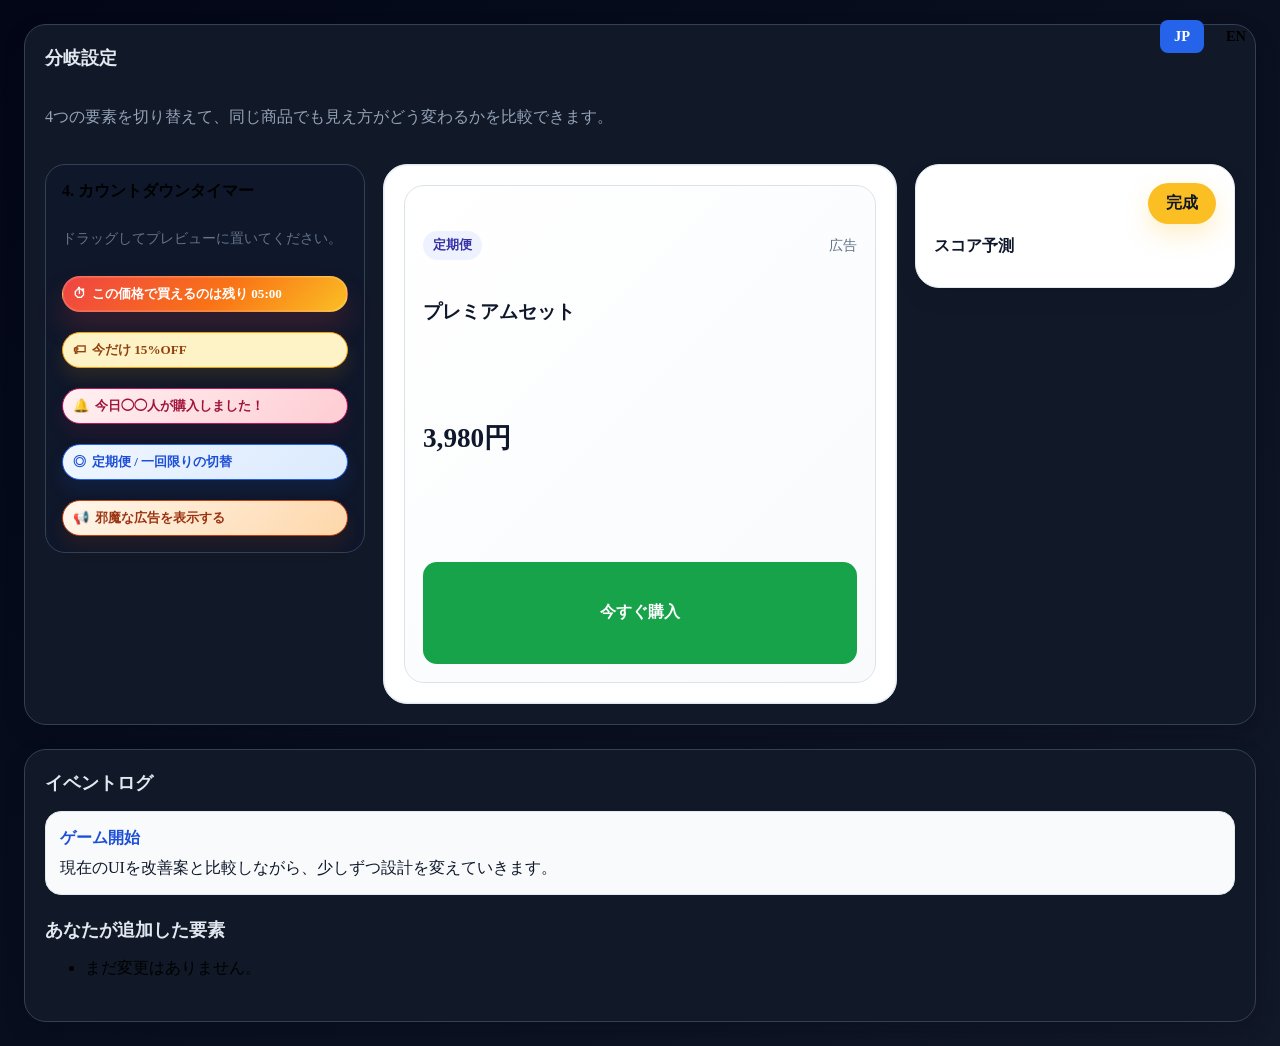
==== index.html @ 34d3cc16 "kakikae" ====
<!DOCTYPE html>
<html lang="ja">
<head>
  <meta charset="UTF-8" />
  <meta name="viewport" content="width=device-width, initial-scale=1.0" />
  <title>Dark Pattern Simulator</title>
  <link rel="stylesheet" href="./styles.css" />
</head>
<body>
  <div class="language-toggle">
    <button class="lang-btn active" data-lang="ja">JP</button>
    <button class="lang-btn" data-lang="en">EN</button>
  </div>
  <div class="branch-shell">
    <section class="panel branch-panel">
      <h2 data-text="sectionSettings">分岐設定</h2>
      <p class="section-note" data-text="sectionSettingsNote">4つの要素を切り替えて、同じ商品でも見え方がどう変わるかを比較できます。</p>
      <div class="branch-layout">
        <div class="branch-left">
          <div class="branch-card">
            <h3 data-text="timerLabel">4. カウントダウンタイマー / 15% オフ</h3>
            <p class="timer-drop-hint">ドラッグしてプレビューに置いてください。</p>
            <div id="timerDraggable" class="timer-drag-item timer-placement" data-kind="timer" draggable="true">
              <span>⏱</span>
              <span>この価格で買えるのは残り 05:00</span>
            </div>
            <div id="discountDraggable" class="timer-drag-item timer-placement" data-kind="discount" draggable="true">
              <span>🏷</span>
              <span>今だけ 15%OFF</span>
            </div>
            
            <div id="purchaseNoticeDraggable" class="timer-drag-item timer-placement" data-kind="purchaseNotice" draggable="true">
              <span>🔔</span>
              <span>今日◯◯人が購入しました！</span>
            </div>
            <div id="subscriptionSwitchDraggable" class="timer-drag-item timer-placement" data-kind="subscriptionSwitch" draggable="true">
              <span>◎</span>
              <span>定期便 / 一回限りの切替</span>
            </div>
            <div id="intrusiveAdDraggable" class="timer-drag-item timer-placement" data-kind="intrusiveAd" draggable="true">
              <span>📢</span>
              <span>邪魔な広告を表示する</span>
            </div>
          </div>
        </div>
        <div class="branch-center">
          <div class="branch-preview" id="branchPreview"></div>
        </div>
        <div class="branch-right">
          <div class="branch-score">
            <button type="button" class="finish-button" id="finishMetricsButton" data-text="finishMetrics">完成</button>
            <div class="branch-metrics-content" id="branchMetricsContent">
              <h3 data-text="predictionTitle">スコア予測</h3>
              <div class="branch-chart" id="branchChart"></div>
            </div>
          </div>
        </div>
      </div>
    </section>
  </div>

  <div class="main">
    <section class="panel">
      <div class="panel-sub">
        <h2 data-text="eventLog">イベントログ</h2>
        <div class="log-list" id="logContainer"></div>
      </div>
      <div class="panel-sub">
        <h2 data-text="appliedElements">あなたが追加した要素</h2>
        <ul id="appliedElements"></ul>
      </div>
    </section>
  </div>

  <div class="overlay hidden" id="abOverlay">
    <div class="modal-card" id="abCard"></div>
  </div>
  <div class="overlay hidden" id="messageOverlay">
    <div class="message-card" id="messageCard"></div>
  </div>
  <div class="overlay hidden" id="metricsOverlay">
    <div class="modal-card result-modal">
      <div class="metric-modal-head">
        <h3>Result</h3>
        <button type="button" class="button secondary" id="closeMetricsButton">閉じる</button>
      </div>
      <div id="metricsPopupContent"></div>
    </div>
  </div>

  <script src="./i18n.js"></script>
  <script src="./branch.js"></script>
  <script src="./game.js"></script>
</body>
</html>
---- styles.css ----
<style>
    :root {
      --bg: #0f172a;
      --panel: #111827;
      --border: #334155;
      --text: #f8fafc;
      --muted: #94a3b8;
      --accent: #64748b;
      --danger: #fb923c;
      --success: #cbd5e1;
      --warning: #fbbf24;
      --card: #111827;
      --shadow: 0 12px 30px rgba(2,6,23,0.35);
      font-family: Inter, ui-sans-serif, system-ui, sans-serif;
    }
    * {
      box-sizing: border-box;
    }
    body {
      margin: 0;
      min-height: 100vh;
      background: linear-gradient(135deg, #020617 0%, #111827 100%);
      color: var(--text);
    }
    button, .card {
      font: inherit;
    }
    .top-bar {
      display: none;
    }
    .stat-pill {
      background: var(--panel);
      border: 1px solid var(--border);
      border-radius: 14px;
      padding: 12px 14px;
      display: flex;
      flex-direction: column;
      gap: 4px;
      box-shadow: var(--shadow);
    }
    .stat-pill strong {
      font-size: 0.92rem;
      color: var(--muted);
      font-weight: 600;
    }
    .stat-pill .value {
      font-size: 1.15rem;
      font-weight: 700;
    }
    .main {
      display: grid;
      grid-template-columns: 1fr;
      gap: 18px;
      padding: 24px;
    }
    .branch-shell {
      padding: 24px 24px 0;
    }
    .branch-panel {
      display: grid;
      gap: 18px;
    }
    .branch-layout {
      display: grid;
      grid-template-columns: minmax(280px, 320px) minmax(0, 1fr) minmax(260px, 320px);
      gap: 18px;
      align-items: start;
    }
    .branch-left {
      display: grid;
      gap: 12px;
    }
    .branch-center {
      display: flex;
      justify-content: center;
    }
    .branch-right {
      display: grid;
      gap: 12px;
      align-content: start;
    }
    .branch-card {
      background: #0f172a;
      border: 1px solid #334155;
      border-radius: 20px;
      padding: 16px;
      display: grid;
      gap: 12px;
    }
    .branch-card h3 {
      margin: 0;
      font-size: 1rem;
    }
    .branch-options {
      display: flex;
      flex-wrap: wrap;
      gap: 8px;
    }
    .branch-option {
      border: 1px solid #334155;
      background: #111827;
      color: #e2e8f0;
      border-radius: 999px;
      padding: 8px 12px;
      font-weight: 700;
      cursor: pointer;
      transition: transform 0.2s ease, background 0.2s ease, border-color 0.2s ease;
    }
    .branch-option:hover {
      transform: translateY(-1px);
    }
    .branch-option.active {
      background: #2563eb;
      border-color: #2563eb;
      color: white;
    }
    .branch-preview {
      width: 100%;
      min-height: 60vh;
      max-width: 760px;
      background: #ffffff;
      border: 1px solid #e2e8f0;
      border-radius: 24px;
      padding: 20px;
      display: grid;
      gap: 14px;
      color: #0f172a;
      box-shadow: inset 0 0 0 1px rgba(148,163,184,0.12);
      overflow: auto;
    }
    .branch-preview.drag-over {
      border-color: #2563eb;
      box-shadow: 0 0 0 3px rgba(37,99,235,0.15);
    }
    .branch-preview-head {
      display: flex;
      justify-content: space-between;
      align-items: center;
      gap: 12px;
      flex-wrap: wrap;
    }
    .branch-preview-pill {
      display: inline-flex;
      align-items: center;
      border-radius: 999px;
      padding: 6px 10px;
      background: #eff6ff;
      color: #1d4ed8;
      font-size: 0.78rem;
      font-weight: 800;
      letter-spacing: 0.06em;
      text-transform: uppercase;
    }
    .branch-preview-card {
      position: relative;
      border: 1px solid #dbe3ea;
      border-radius: 20px;
      padding: 18px;
      display: grid;
      gap: 12px;
      background: linear-gradient(135deg, #ffffff 0%, #f8fafc 100%);
    }
    .branch-preview-card .preview-top {
      display: flex;
      justify-content: space-between;
      align-items: center;
      gap: 8px;
      flex-wrap: wrap;
    }
    .branch-preview-card .preview-tag {
      display: inline-flex;
      padding: 6px 10px;
      border-radius: 999px;
      background: #eef2ff;
      color: #3730a3;
      font-weight: 800;
      font-size: 0.8rem;
    }
    .branch-preview-card .preview-subtle {
      color: #64748b;
      font-size: 0.9rem;
    }
    .social-proof-popup {
      position: absolute;
      top: 14px;
      right: 14px;
      max-width: min(250px, calc(100% - 28px));
      background: linear-gradient(135deg, #fff7ed 0%, #fde68a 100%);
      border: 1px solid #f59e0b;
      border-radius: 16px;
      padding: 10px 12px;
      box-shadow: 0 18px 30px rgba(180, 83, 9, 0.18);
      display: grid;
      gap: 4px;
      z-index: 3;
      animation: social-proof-pop 2.8s ease-in-out infinite;
    }
    .social-proof-badge {
      display: inline-flex;
      width: fit-content;
      border-radius: 999px;
      padding: 3px 8px;
      background: #dc2626;
      color: white;
      font-size: 0.7rem;
      font-weight: 800;
      letter-spacing: 0.08em;
      text-transform: uppercase;
    }
    .social-proof-text {
      color: #7c2d12;
      font-size: 0.95rem;
      font-weight: 900;
      line-height: 1.2;
    }
    .social-proof-subtext {
      color: #92400e;
      font-size: 0.74rem;
      font-weight: 700;
      line-height: 1.3;
    }
    .intrusive-ad-banner {
      border: 1px solid #d97706;
      border-radius: 16px;
      padding: 12px 14px;
      background: linear-gradient(135deg, #fff7ed 0%, #fed7aa 100%);
      display: grid;
      gap: 4px;
      box-shadow: 0 14px 26px rgba(217, 119, 6, 0.16);
      position: relative;
      overflow: hidden;
    }
    .intrusive-ad-banner::after {
      content: '';
      position: absolute;
      top: -18px;
      right: -18px;
      width: 86px;
      height: 86px;
      border-radius: 50%;
      background: rgba(255,255,255,0.22);
      filter: blur(1px);
    }
    .intrusive-ad-label {
      display: inline-flex;
      width: fit-content;
      border-radius: 999px;
      padding: 4px 8px;
      background: #1d4ed8;
      color: #fff;
      font-size: 0.7rem;
      font-weight: 900;
      letter-spacing: 0.08em;
      text-transform: uppercase;
    }
    .intrusive-ad-copy {
      color: #7c2d12;
      font-size: 0.96rem;
      font-weight: 900;
      line-height: 1.35;
      max-width: 24ch;
    }
    .intrusive-ad-note {
      color: #92400e;
      font-size: 0.74rem;
      font-weight: 700;
    }
    .purchase-mode-switch {
      display: grid;
      grid-template-columns: repeat(2, minmax(0, 1fr));
      gap: 10px;
      align-items: stretch;
    }
    .purchase-mode-button {
      appearance: none;
      border: 1px solid #cbd5e1;
      background: linear-gradient(135deg, #ffffff 0%, #f8fafc 100%);
      color: #0f172a;
      border-radius: 16px;
      padding: 12px 14px;
      display: flex;
      align-items: center;
      gap: 8px;
      justify-content: flex-start;
      font-weight: 800;
      cursor: pointer;
      transition: transform 0.2s ease, border-color 0.2s ease, box-shadow 0.2s ease, background 0.2s ease;
    }
    .purchase-mode-button:hover,
    .purchase-mode-button:focus-visible {
      transform: translateY(-1px);
      border-color: #2563eb;
      box-shadow: 0 10px 20px rgba(37, 99, 235, 0.12);
      outline: none;
    }
    .purchase-mode-button.active {
      border-color: #2563eb;
      background: linear-gradient(135deg, #eff6ff 0%, #dbeafe 100%);
      box-shadow: 0 12px 24px rgba(37, 99, 235, 0.14);
    }
    .purchase-mode-dot {
      color: #2563eb;
      font-size: 0.84rem;
      flex-shrink: 0;
    }
    .purchase-mode-note {
      min-height: 1.1em;
      color: #b45309;
      font-size: 0.74rem;
      font-weight: 700;
      margin-top: -2px;
      opacity: 0;
      transition: opacity 0.2s ease;
    }
    .purchase-mode-note.visible {
      opacity: 1;
    }
    @keyframes social-proof-pop {
      0%, 100% { transform: translateY(0); }
      50% { transform: translateY(-4px); }
    }
    @media (max-width: 720px) {
      .social-proof-popup {
        position: static;
        max-width: none;
      }
      .purchase-mode-switch {
        grid-template-columns: 1fr;
      }
    }
    .subscription-callout {
      position: relative;
      width: 100%;
      display: grid;
      gap: 0;
      text-align: left;
      border: 1px solid transparent;
      border-radius: 18px;
      padding: 6px 10px;
      background: #f8fafc;
      color: #0f172a;
      cursor: pointer;
      transition: transform 0.2s ease, box-shadow 0.2s ease, border-color 0.2s ease, background 0.2s ease;
    }
    .subscription-callout:hover,
    .subscription-callout:focus-visible {
      transform: translateY(-1px);
      border-color: #dbe3ea;
    }
    .subscription-callout.selected {
      border-color: #dbe3ea;
      box-shadow: 0 8px 18px rgba(15, 23, 42, 0.08);
    }
    .subscription-callout .subscription-change-mark {
      position: absolute;
      top: 6px;
      right: 6px;
      width: 22px;
      height: 22px;
      border-radius: 999px;
      display: grid;
      place-items: center;
      background: #ffffff;
      color: #2563eb;
      font-size: 0.78rem;
      font-weight: 900;
      box-shadow: 0 4px 10px rgba(37, 99, 235, 0.14);
      opacity: 0;
      transform: scale(0.92);
      transition: opacity 0.2s ease, transform 0.2s ease, background 0.2s ease, color 0.2s ease;
    }
    .subscription-callout.selected .subscription-change-mark {
      opacity: 1;
      transform: scale(1);
    }
    .subscription-callout .subscription-callout-label {
      font-size: 0.76rem;
      font-weight: 900;
      letter-spacing: 0.08em;
      text-transform: uppercase;
      color: #2563eb;
    }
    .subscription-callout .subscription-callout-text {
      line-height: 1.25;
      color: #334155;
      font-size: 0.92rem;
      font-weight: 600;
    }
    .subscription-callout.clear {
      background: linear-gradient(135deg, #eff6ff 0%, #ffffff 100%);
      padding: 6px 10px;
    }
    .subscription-callout.clear.selected {
      border-color: #93c5fd;
    }
    .subscription-callout.clear .subscription-callout-text {
      font-size: 1rem;
      font-weight: 800;
      color: #0f172a;
    }
    .subscription-callout.clear .subscription-change-mark {
      background: #2563eb;
      color: #ffffff;
    }
    .subscription-callout.hidden {
      background: #f8fafc;
      padding: 6px 10px;
    }
    .subscription-callout.hidden.selected {
      border-color: #e2e8f0;
    }
    .subscription-callout.hidden .subscription-callout-text {
      font-size: 0.92rem;
      color: #64748b;
      font-weight: 500;
      line-height: 1.25;
    }
    .subscription-callout.hidden .subscription-change-mark {
      background: #e2e8f0;
      color: #64748b;
    }
    .branch-preview-card .subscription-callout {
      margin-top: 0;
    }
    .branch-preview-card .product-title {
      margin: 0;
      font-size: 1.2rem;
    }
    .branch-preview-card .price-row {
      display: flex;
      align-items: center;
      flex-wrap: wrap;
      gap: 10px;
    }
    .branch-preview-card .price-row .promo-badge {
      padding: 6px 10px;
      background: #fef3c7;
      color: #92400e;
      font-size: 0.8rem;
    }
    .branch-preview-card .price-row .timer-inline {
      position: relative;
      display: inline-flex;
      align-items: center;
      gap: 6px;
      padding: 8px 12px;
      border-radius: 999px;
      border: 1px solid rgba(255, 255, 255, 0.18);
      background: linear-gradient(135deg, #ef4444 0%, #f97316 55%, #fbbf24 100%);
      color: #ffffff;
      font-size: 0.95rem;
      font-weight: 900;
      letter-spacing: 0.03em;
      font-variant-numeric: tabular-nums;
    }
    .branch-preview-card .price-row .timer-inline.selected {
      outline: 2px dashed #ffffff;
      outline-offset: 2px;
      box-shadow:
        0 18px 32px rgba(220, 38, 38, 0.34),
        inset 0 0 0 1px rgba(255, 255, 255, 0.18);
    }
    .branch-preview-card .price-row .timer-inline .timer-remove,
    .branch-preview-card .price-row .discount-remove,
    .timer-placement[data-role="timer-widget"] .timer-remove,
    .timer-remove {
      position: absolute;
      top: -8px;
      right: -8px;
      width: 20px;
      height: 20px;
      border-radius: 999px;
      border: none;
      background: #ffffff;
      color: #dc2626;
      display: grid;
      place-items: center;
      font-size: 0.8rem;
      cursor: pointer;
      line-height: 1;
      padding: 0;
      box-shadow: 0 6px 14px rgba(15, 23, 42, 0.18);
    }
    .branch-preview-card .price-row .discount-inline {
      position: relative;
      display: inline-flex;
      align-items: center;
      gap: 6px;
      cursor: pointer;
    }
    .branch-preview-card .price-row .discount-inline.selected {
      outline: 2px dashed #f59e0b;
      outline-offset: 2px;
    }
    .branch-preview-card .price-main {
      font-size: 1.7rem;
      font-weight: 800;
      color: #0f172a;
    }
    .branch-preview-card .price-original {
      position: relative;
      display: inline-block;
      color: #64748b;
      font-size: 0.95rem;
      font-weight: 700;
      letter-spacing: 0.01em;
      line-height: 1;
      text-decoration: none;
    }
    .branch-preview-card .price-original::after {
      content: '';
      position: absolute;
      left: -0.18em;
      right: -0.18em;
      top: 50%;
      height: 0.12em;
      transform: translateY(-50%) rotate(-6deg);
      transform-origin: center;
      background: #ef4444;
      border-radius: 999px;
      color: #ef4444;
      pointer-events: none;
    }
    .branch-preview-card .promo-badges {
      display: flex;
      flex-wrap: wrap;
      gap: 8px;
      align-items: flex-start;
    }
    .branch-preview-card .promo-badge {
      display: inline-flex;
      border-radius: 999px;
      padding: 7px 10px;
      background: #fef3c7;
      color: #92400e;
      font-weight: 700;
      font-size: 0.82rem;
    }
    .branch-preview-card .promo-badge.timer-badge {
      background: #fef2f2;
      border: 1px solid #fecaca;
      color: #dc2626;
      font-size: 1rem;
      font-weight: 900;
      letter-spacing: 0.08em;
      box-shadow: 0 4px 12px rgba(220, 38, 38, 0.14);
      font-variant-numeric: tabular-nums;
    }
    .branch-preview-card .promo-timer-note {
      color: #dc2626;
      font-size: 0.78rem;
      font-weight: 800;
      letter-spacing: 0.04em;
      margin-right: 8px;
      text-transform: none;
    }
    .branch-preview-card .promo-badge.soft {
      background: #f1f5f9;
      color: #475569;
    }
    .branch-preview-card .preview-cta {
      width: 100%;
      padding: 13px 16px;
      border: none;
      border-radius: 14px;
      background: #16a34a;
      color: white;
      font-weight: 800;
      cursor: pointer;
    }
    .branch-score {
      background: #ffffff;
      border: 1px solid #e2e8f0;
      border-radius: 24px;
      padding: 18px;
      display: grid;
      gap: 12px;
      color: #0f172a;
      box-shadow: 0 10px 24px rgba(15, 23, 42, 0.06);
    }
    .branch-score h3 {
      margin: 0;
      font-size: 1rem;
    }
    .branch-metrics-content {
      display: grid;
      gap: 12px;
    }
    .branch-metrics-content.hidden {
      display: grid;
    }
    .finish-button {
      justify-self: end;
      border: none;
      border-radius: 999px;
      background: #fbbf24;
      color: #111827;
      padding: 10px 18px;
      font-weight: 800;
      cursor: pointer;
      box-shadow: 0 10px 24px rgba(251, 191, 36, 0.25);
    }
    .finish-button:hover {
      transform: translateY(-1px);
    }
    .timer-drag-item {
      display: inline-flex;
      align-items: center;
      gap: 6px;
      width: 100%;
      justify-content: flex-start;
      padding: 10px 12px;
      border-radius: 999px;
      border: 1px solid transparent;
      font-weight: 800;
      font-size: 0.9rem;
      cursor: grab;
      user-select: none;
      position: relative;
      transition: transform 0.2s ease, opacity 0.2s ease, filter 0.2s ease, box-shadow 0.2s ease, background 0.2s ease;
    }
    .timer-drag-item + .timer-drag-item {
      margin-top: 8px;
    }
    .timer-drag-item[data-kind="timer"] {
      border-color: rgba(255, 255, 255, 0.18);
      background: linear-gradient(135deg, #ef4444 0%, #f97316 55%, #fbbf24 100%);
      color: #ffffff;
      box-shadow:
        0 16px 28px rgba(239, 68, 68, 0.18),
        inset 0 0 0 1px rgba(255, 255, 255, 0.12);
    }
    .timer-drag-item[data-kind="discount"] {
      border-color: #f59e0b;
      background: #fef3c7;
      color: #92400e;
      box-shadow: 0 10px 18px rgba(245, 158, 11, 0.12);
    }
    .timer-drag-item[data-kind="purchaseNotice"] {
      border-color: #be185d;
      background: linear-gradient(135deg, #fff1f2 0%, #fecdd3 100%);
      color: #9f1239;
      box-shadow: 0 10px 18px rgba(190, 24, 93, 0.12);
    }
    .timer-drag-item[data-kind="subscriptionSwitch"] {
      border-color: #2563eb;
      background: linear-gradient(135deg, #eff6ff 0%, #dbeafe 100%);
      color: #1d4ed8;
      box-shadow: 0 10px 18px rgba(37, 99, 235, 0.12);
    }
    .timer-drag-item[data-kind="intrusiveAd"] {
      border-color: #c2410c;
      background: linear-gradient(135deg, #fff7ed 0%, #fed7aa 100%);
      color: #9a3412;
      box-shadow: 0 10px 18px rgba(194, 65, 12, 0.12);
    }
    .timer-drag-item.placed {
      opacity: 0.48;
      filter: grayscale(0.95) saturate(0.35);
      box-shadow: none;
    }
    .timer-drag-item.placed:hover {
      transform: none;
    }
    .timer-drop-hint {
      color: #64748b;
      font-size: 0.9rem;
      line-height: 1.5;
    }
    .timer-placement {
      display: inline-flex;
      align-items: center;
      gap: 6px;
      padding: 8px 10px;
      border-radius: 999px;
      border: 1px solid #f59e0b;
      background: #fff7ed;
      color: #c2410c;
      font-weight: 800;
      font-size: 0.82rem;
      position: relative;
    }
    .timer-placement[data-role="timer-widget"] {
      min-width: min(100%, 280px);
      padding: 12px 14px 12px 16px;
      border: 1px solid rgba(255, 255, 255, 0.18);
      background: linear-gradient(135deg, #ef4444 0%, #f97316 55%, #fbbf24 100%);
      color: #ffffff;
      box-shadow:
        0 16px 28px rgba(239, 68, 68, 0.28),
        inset 0 0 0 1px rgba(255, 255, 255, 0.14);
      font-size: 0.95rem;
      letter-spacing: 0.03em;
      animation: timer-pulse 1.8s ease-in-out infinite;
    }
    .timer-placement[data-role="timer-widget"]::before {
      content: 'COUNTDOWN';
      position: absolute;
      top: -10px;
      left: 12px;
      padding: 2px 8px;
      border-radius: 999px;
      background: rgba(17, 24, 39, 0.94);
      color: #fde68a;
      font-size: 0.65rem;
      font-weight: 900;
      letter-spacing: 0.16em;
    }
    .timer-placement[data-role="timer-widget"] > span:first-child {
      font-size: 1.1rem;
      filter: drop-shadow(0 2px 4px rgba(0, 0, 0, 0.18));
    }
    .timer-placement[data-role="timer-widget"] > span:nth-child(2) {
      font-size: 1.1rem;
      font-weight: 900;
      letter-spacing: 0.08em;
      text-shadow: 0 1px 2px rgba(0, 0, 0, 0.12);
    }
    .timer-placement.selected {
      outline: 2px dashed #dc2626;
      outline-offset: 4px;
      background: #fff1f2;
    }
    .timer-placement[data-role="timer-widget"].selected {
      outline-color: #ffffff;
      background: linear-gradient(135deg, #dc2626 0%, #fb7185 100%);
      box-shadow:
        0 18px 32px rgba(220, 38, 38, 0.34),
        inset 0 0 0 1px rgba(255, 255, 255, 0.18);
    }
    .branch-preview-card .subscription-callout + .price-row {
      margin-top: 2px;
    }
    .subscription-widget-shell {
      position: relative;
      display: grid;
      gap: 8px;
    }
    .subscription-widget-shell.selected .subscription-callout {
      border-color: #93c5fd;
      box-shadow: 0 0 0 3px rgba(59, 130, 246, 0.16);
    }
    .subscription-remove,
    .social-proof-remove,
    .intrusive-ad-remove {
      position: absolute;
      top: -8px;
      right: -8px;
      width: 20px;
      height: 20px;
      border-radius: 999px;
      border: none;
      background: #ffffff;
      color: #dc2626;
      display: grid;
      place-items: center;
      font-size: 0.8rem;
      cursor: pointer;
      line-height: 1;
      padding: 0;
      box-shadow: 0 6px 14px rgba(15, 23, 42, 0.18);
    }
    .social-proof-popup {
      position: relative;
    }
    .social-proof-popup.selected {
      outline: 2px dashed #be185d;
      outline-offset: 4px;
    }
    .intrusive-ad-banner.selected {
      outline: 2px dashed #c2410c;
      outline-offset: 4px;
    }
    .branch-metrics-content.hidden {
      display: none;
    }
    .metric-modal-head {
      display: flex;
      justify-content: space-between;
      align-items: center;
      gap: 12px;
      margin-bottom: 16px;
    }
    .metric-modal-head h3 {
      margin: 0;
      font-size: 1.2rem;
      color: #111827;
    }
    .branch-chart {
      display: grid;
      gap: 12px;
    }
    @keyframes branch-bar-grow {
      from {
        transform: scaleY(0);
      }
      to {
        transform: scaleY(1);
      }
    }
    .branch-chart-value {
      font-size: 0.95rem;
      font-weight: 800;
      color: #0f172a;
      text-align: center;
      min-height: 1.4em;
      font-variant-numeric: tabular-nums;
    }
    .branch-chart-rating {
      display: grid;
      justify-items: center;
      gap: 4px;
      min-height: 2.2em;
    }
    .branch-chart-rating-stars {
      position: relative;
      display: inline-block;
      font-size: 1rem;
      letter-spacing: 0.08em;
      line-height: 1;
      white-space: nowrap;
      font-weight: 900;
    }
    .branch-chart-rating-base {
      color: #cbd5e1;
    }
    .branch-chart-rating-fill {
      position: absolute;
      inset: 0 auto 0 0;
      width: 0;
      overflow: hidden;
      color: #f59e0b;
      transition: width 900ms cubic-bezier(0.22, 1, 0.36, 1);
    }
    .branch-chart-rating-caption {
      font-size: 0.82rem;
      color: #475569;
      font-weight: 700;
      font-variant-numeric: tabular-nums;
    }
    .prediction-grid {
      display: grid;
      gap: 10px;
    }
    .prediction-item {
      display: grid;
      grid-template-columns: minmax(0, 1fr) auto;
      gap: 12px;
      align-items: center;
      padding: 12px 14px;
      border-radius: 16px;
      border: 1px solid #e2e8f0;
      background: #f8fafc;
    }
    .prediction-item.high {
      border-color: #fecaca;
      background: #fff1f2;
    }
    .prediction-item.mid {
      border-color: #fde68a;
      background: #fffbeb;
    }
    .prediction-item.low {
      border-color: #bbf7d0;
      background: #f0fdf4;
    }
    .prediction-label {
      font-size: 0.9rem;
      font-weight: 800;
      color: #0f172a;
    }
    .prediction-detail {
      margin-top: 2px;
      font-size: 0.8rem;
      color: #64748b;
      line-height: 1.4;
    }
    .prediction-pill {
      display: inline-flex;
      align-items: center;
      justify-content: center;
      min-width: 56px;
      border-radius: 999px;
      padding: 6px 10px;
      font-weight: 900;
      font-size: 0.82rem;
    }
    .prediction-pill.high {
      background: #fee2e2;
      color: #b91c1c;
    }
    .prediction-pill.mid {
      background: #fef3c7;
      color: #92400e;
    }
    .prediction-pill.low {
      background: #dcfce7;
      color: #166534;
    }
    .branch-chart-grid {
      display: grid;
      grid-template-columns: repeat(4, minmax(0, 1fr));
      gap: 12px;
      align-items: end;
    }
    .branch-chart-item {
      display: grid;
      gap: 10px;
      min-height: 260px;
    }
    .branch-chart-bar {
      height: 220px;
      background: #e2e8f0;
      border-radius: 0;
      padding: 0;
      display: flex;
      align-items: flex-end;
      overflow: hidden;
    }
    .branch-chart-fill {
      width: 100%;
      border-radius: 0;
      background: linear-gradient(180deg, #60a5fa 0%, #2563eb 100%);
      transform-origin: bottom;
      transform: scaleY(0);
      animation: branch-bar-grow 900ms cubic-bezier(0.22, 1, 0.36, 1) forwards;
    }
    .branch-chart-label {
      font-size: 0.85rem;
      font-weight: 700;
      color: #334155;
      text-align: center;
    }
    .panel {
      background: #111827;
      border: 1px solid #334155;
      border-radius: 22px;
      box-shadow: 0 8px 20px rgba(2,6,23,0.25);
      padding: 20px;
    }
    .panel h2 {
      margin: 0 0 16px;
      font-size: 1.15rem;
      color: #e2e8f0;
    }
    .panel-sub {
      margin-bottom: 22px;
    }
    .section-note {
      margin: 0 0 16px;
      color: #94a3b8;
      line-height: 1.6;
    }
    .status-grid {
      display: grid;
      gap: 16px;
    }
    .small-stat {
      display: grid;
      gap: 8px;
      padding: 14px;
      background: #0f172a;
      border: 1px solid #334155;
      border-radius: 16px;
    }
    .small-stat label {
      color: var(--muted);
      font-size: 0.9rem;
      font-weight: 600;
    }
    .small-stat .value {
      font-size: 1.3rem;
      font-weight: 700;
    }
    .progress-bar {
      width: 100%;
      height: 16px;
      border-radius: 999px;
      background: #e2e8f0;
      overflow: hidden;
      margin-top: 8px;
    }
    .progress-fill {
      height: 100%;
      background: linear-gradient(135deg, #22c55e, #14b8a6);
      width: 0;
      transition: width 0.6s ease;
    }
    .ui-frame {
      background: #ffffff;
      border: 2px solid #2563eb;
      border-radius: 28px;
      padding: 22px;
      min-height: 540px;
      display: flex;
      flex-direction: column;
      gap: 18px;
      box-shadow: inset 0 0 0 1px rgba(37,99,235,0.08);
    }
    .ui-frame::before {
      content: '実際に運用中のUI';
      display: inline-flex;
      align-items: center;
      gap: 8px;
      padding: 8px 14px;
      border-radius: 999px;
      background: rgba(37,99,235,0.08);
      color: #1d4ed8;
      font-size: 0.85rem;
      font-weight: 700;
      width: fit-content;
    }
    .product-card {
      background: #ffffff;
      border: 1px solid #e2e8f0;
      border-radius: 24px;
      padding: 24px;
      display: grid;
      gap: 16px;
      position: relative;
    }
    .option-preview {
      border: 1px dashed #94a3b8;
      border-radius: 22px;
      background: #f1f5f9;
      padding: 12px;
      min-height: 260px;
      display: grid;
      gap: 10px;
      position: relative;
    }
    .preview-label {
      font-size: 0.85rem;
      font-weight: 700;
      color: #475569;
      text-transform: uppercase;
      letter-spacing: 0.08em;
      padding: 6px 10px;
      border-radius: 999px;
      background: rgba(15,23,42,0.05);
      width: fit-content;
    }
    .option-preview .product-card {
      margin: 0;
      border-color: #cbd5e1;
      box-shadow: none;
    }
    .product-card.large-button .primary-btn {
      padding: 18px 0;
      font-size: 1rem;
    }
    .product-card .top-row {
      display: flex;
      justify-content: space-between;
      gap: 12px;
      align-items: center;
    }
    .product-card .tag {
      display: inline-flex;
      padding: 8px 12px;
      border-radius: 999px;
      background: #eef2ff;
      color: #3730a3;
      font-weight: 700;
      font-size: 0.9rem;
    }
    .product-card .unsubscribe {
      border: none;
      background: transparent;
      color: #64748b;
      font-size: 0.92rem;
      cursor: default;
    }
    .product-card .unsubscribe.small {
      font-size: 0.82rem;
      color: #475569;
    }
    .product-card h3 {
      margin: 0;
      font-size: 1.5rem;
    }
    .product-card p {
      margin: 0;
      color: #475569;
      line-height: 1.7;
    }
    .product-card .highlight-box {
      padding: 14px 16px;
      border-radius: 18px;
      border: 1px solid #c7d2fe;
      background: #eef2ff;
      color: #1e3a8a;
      font-weight: 700;
    }
    .product-card .toast {
      display: inline-flex;
      align-items: center;
      border-radius: 16px;
      padding: 10px 14px;
      background: #fef3c7;
      color: #92400e;
      font-weight: 700;
      width: fit-content;
    }
    .product-card .review-stars {
      color: #f59e0b;
      font-size: 1.05rem;
      font-weight: 700;
    }
    .product-card .popup {
      position: relative;
      background: #f8fafc;
      border: 1px solid #cbd5e1;
      border-radius: 18px;
      padding: 18px 18px 16px;
      box-shadow: inset 0 0 0 1px rgba(148,163,184,0.15);
    }
    .product-card .popup .close {
      position: absolute;
      right: 14px;
      top: 14px;
      width: 24px;
      height: 24px;
      border-radius: 999px;
      border: 1px solid #cbd5e1;
      display: grid;
      place-items: center;
      color: #475569;
      font-weight: 700;
      font-size: 0.95rem;
    }
    .product-card .checkbox-row {
      display: flex;
      align-items: center;
      gap: 10px;
      background: #f8fafc;
      padding: 14px 16px;
      border-radius: 16px;
      border: 1px solid #e2e8f0;
    }
    .primary-btn {
      width: 100%;
      border: none;
      background: #2563eb;
      color: white;
      border-radius: 14px;
      padding: 14px 0;
      font-weight: 700;
      cursor: pointer;
      transition: transform 0.2s ease;
    }
    .primary-btn:hover {
      transform: translateY(-1px);
    }
    .purchase-btn {
      background: #16a34a;
      color: #ffffff;
      box-shadow: 0 16px 30px rgba(22,163,74,0.16);
    }
    .purchase-btn:hover {
      background: #15803d;
    }
    .button-choice {
      flex: 1;
      min-width: 120px;
      border: 1px solid #2563eb;
      border-radius: 14px;
      padding: 12px 16px;
      background: #ffffff;
      color: #2563eb;
      font-weight: 700;
      cursor: pointer;
      transition: transform 0.2s ease, background 0.2s ease, color 0.2s ease;
    }
    .button-choice:hover {
      background: #eff6ff;
    }
    .button-choice.secondary {
      background: #f8fafc;
      color: #0f172a;
      border: 1px solid #cbd5e1;
    }
    .button {
      border: none;
      cursor: pointer;
      border-radius: 14px;
      padding: 12px 16px;
      font-weight: 700;
      transition: background 0.2s ease, transform 0.2s ease;
    }
    .button.primary {
      background: #2563eb;
      color: #ffffff;
    }
    .button.secondary {
      background: #f8fafc;
      color: #0f172a;
      border: 1px solid #cbd5e1;
    }
    .button:hover {
      transform: translateY(-1px);
    }
    .applied-list {
      background: #ffffff;
      border: 1px solid #e2e8f0;
      border-radius: 20px;
      padding: 18px;
    }
    .applied-list h3 {
      margin-top: 0;
      font-size: 1rem;
      color: #0f172a;
    }
    .applied-list ul {
      margin: 0;
      padding: 0;
      list-style: none;
      display: grid;
      gap: 10px;
    }
    .applied-list li {
      background: #f8fafc;
      padding: 10px 12px;
      border-radius: 14px;
      color: #334155;
      font-size: 0.95rem;
    }
    .option-grid {
      display: grid;
      grid-template-columns: repeat(2, minmax(320px, 1fr));
      gap: 20px;
      justify-items: center;
      align-items: start;
    }
    .option-card {
      border: 1px solid #334155;
      border-radius: 22px;
      background: #0f172a;
      padding: 22px;
      display: grid;
      gap: 16px;
      width: 100%;
      max-width: 520px;
      cursor: pointer;
      transition: transform 0.2s ease, border-color 0.2s ease, box-shadow 0.2s ease;
    }
    .option-card:hover {
      transform: translateY(-4px);
      border-color: #2563eb;
      box-shadow: 0 20px 45px rgba(37,99,235,0.14);
    }
    .option-card:focus-visible {
      outline: 3px solid rgba(37,99,235,0.3);
      outline-offset: 2px;
    }
    .option-card .section-label {
      font-size: 0.82rem;
      font-weight: 700;
      color: #475569;
      letter-spacing: 0.08em;
      text-transform: uppercase;
      margin-bottom: 10px;
    }
    .option-actions {
      display: flex;
      justify-content: space-between;
      gap: 12px;
      align-items: center;
      flex-wrap: wrap;
    }
    .option-actions .hint {
      color: #475569;
      font-size: 0.92rem;
      font-weight: 600;
    }
    .sim-panel {
      border: 1px solid #475569;
      border-radius: 26px;
      background: linear-gradient(135deg, #f8fafc 0%, #eef2ff 100%);
      padding: 14px;
      display: grid;
      gap: 12px;
      box-shadow: inset 0 0 0 1px rgba(148,163,184,0.16), 0 12px 24px rgba(2,6,23,0.12);
    }
    .selection-page {
      display: grid;
      gap: 10px;
      padding: 6px;
      color: #0f172a;
    }
    .selection-page .selection-top {
      display: flex;
      justify-content: space-between;
      align-items: center;
      gap: 8px;
      padding: 8px 4px 2px;
      color: #334155;
      font-size: 0.9rem;
      font-weight: 800;
    }
    .selection-page .selection-list {
      display: grid;
      gap: 8px;
    }
    .selection-page .selection-item,
    .selection-page .ad-slot {
      border-radius: 18px;
      padding: 12px 14px;
      display: flex;
      align-items: center;
      gap: 10px;
      min-height: 64px;
      box-shadow: 0 8px 16px rgba(15,23,42,0.08);
    }
    .selection-page .selection-item {
      background: linear-gradient(135deg, #ffffff 0%, #f8fafc 100%);
      border: 1px solid #dbe3ea;
    }
    .selection-page .selection-item .item-thumb {
      width: 38px;
      height: 38px;
      border-radius: 10px;
      background: linear-gradient(135deg, #64748b, #475569);
      color: white;
      display: grid;
      place-items: center;
      font-weight: 700;
      font-size: 0.95rem;
      flex-shrink: 0;
    }
    .selection-page .selection-item .item-body {
      flex: 1;
      min-width: 0;
    }
    .selection-page .selection-item .item-name {
      font-size: 0.92rem;
      font-weight: 800;
      color: #0f172a;
    }
    .selection-page .selection-item .item-price {
      font-size: 0.82rem;
      color: #475569;
      margin-top: 2px;
    }
    .selection-page .selection-item .select-pill {
      border: none;
      border-radius: 999px;
      background: #111827;
      color: #f8fafc;
      padding: 6px 10px;
      font-size: 0.8rem;
      font-weight: 700;
      white-space: nowrap;
    }
    .selection-page .ad-slot {
      border: 1px dashed #94a3b8;
      background: linear-gradient(135deg, #fff7ed 0%, #ffedd5 100%);
      color: #7c2d12;
      justify-content: space-between;
    }
    .selection-page.mode-clear .ad-slot {
      border-style: solid;
      border-color: #f59e0b;
      background: linear-gradient(135deg, #fffbeb 0%, #fde68a 100%);
      box-shadow: 0 0 0 1px rgba(245,158,11,0.24);
    }
    .selection-page.mode-soft .ad-slot {
      border-style: dashed;
      border-color: #94a3b8;
      background: linear-gradient(135deg, #f8fafc 0%, #e2e8f0 100%);
    }
    .selection-page .ad-slot .ad-badge {
      display: inline-flex;
      align-items: center;
      color: #1d4ed8;
      padding: 4px 8px;
      border-radius: 999px;
      background: #dbeafe;
      border: 1px solid #93c5fd;
      font-size: 0.75rem;
      font-weight: 800;
      letter-spacing: 0.02em;
      box-shadow: 0 1px 2px rgba(29, 78, 216, 0.12);
    }
    .selection-page .ad-slot .ad-copy {
      font-size: 0.82rem;
      font-weight: 700;
      flex: 1;
      margin-left: 6px;
    }
    .selection-page .ad-slot .ad-note {
      font-size: 0.74rem;
      color: #92400e;
    }
    .option-preview {
      border: 1px dashed #94a3b8;
      border-radius: 22px;
      background: #f1f5f9;
      padding: 12px;
      min-height: 260px;
      display: grid;
      gap: 10px;
      position: relative;
    }
    .preview-label {
      font-size: 0.85rem;
      font-weight: 700;
      color: #475569;
      text-transform: uppercase;
      letter-spacing: 0.08em;
      padding: 6px 10px;
      border-radius: 999px;
      background: rgba(15,23,42,0.05);
      width: fit-content;
    }
    .option-preview .product-card {
      margin: 0;
      border-color: #cbd5e1;
      box-shadow: none;
    }
    .option-title {
      margin: 0;
      font-size: 1.05rem;
      font-weight: 700;
    }
    .option-desc {
      margin: 0;
      color: #475569;
      font-size: 0.95rem;
      line-height: 1.6;
    }
    .option-actions {
      display: flex;
      justify-content: space-between;
      gap: 12px;
      flex-wrap: wrap;
    }
    .button {
      border: none;
      cursor: pointer;
      border-radius: 14px;
      padding: 12px 16px;
      font-weight: 700;
      transition: background 0.2s ease, transform 0.2s ease;
    }
    .button.primary {
      background: #2563eb;
      color: #ffffff;
    }
    .button.secondary {
      background: #f8fafc;
      color: #0f172a;
      border: 1px solid #cbd5e1;
    }
    .button:hover {
      transform: translateY(-1px);
    }
    .log-list {
      display: grid;
      gap: 14px;
    }
    .log-entry {
      padding: 14px;
      background: #f8fafc;
      border-radius: 16px;
      border: 1px solid #e2e8f0;
      color: #0f172a;
      line-height: 1.5;
    }
    .log-entry strong {
      display: block;
      margin-bottom: 6px;
      color: #1d4ed8;
      font-weight: 700;
    }
    .overlay,
    .modal {
      position: fixed;
      inset: 0;
      display: flex;
      align-items: center;
      justify-content: center;
      gap: 18px;
      padding: 20px;
      background: rgba(15,23,42,0.4);
      z-index: 30;
    }
    .overlay.hidden,
    .modal.hidden {
      display: none;
    }
    .modal-card {
      width: min(760px, 100%);
      background: #ffffff;
      border-radius: 24px;
      padding: 28px;
      box-shadow: 0 24px 80px rgba(15,23,42,0.18);
      border: 1px solid rgba(226,232,240,0.9);
    }
    .modal-card.result-modal {
      width: min(1040px, 100%);
    }
    .result-layout {
      display: grid;
      gap: 16px;
    }
    .result-summary {
      display: grid;
      gap: 8px;
      padding: 16px 18px;
      border-radius: 20px;
      background: linear-gradient(135deg, #eff6ff 0%, #ffffff 100%);
      border: 1px solid #dbeafe;
    }
    .result-summary-label {
      font-size: 0.8rem;
      font-weight: 900;
      letter-spacing: 0.08em;
      text-transform: uppercase;
      color: #2563eb;
    }
    .result-summary-text {
      font-size: 1.05rem;
      font-weight: 700;
      line-height: 1.6;
      color: #0f172a;
    }
    .result-grid {
      display: grid;
      grid-template-columns: minmax(0, 1fr) minmax(0, 1fr);
      gap: 16px;
      align-items: stretch;
    }
    .result-column {
      display: grid;
      gap: 16px;
      align-content: start;
    }
    .result-bars-row {
      display: grid;
      grid-template-columns: repeat(2, minmax(0, 1fr));
      gap: 16px;
      align-items: stretch;
    }
    .result-bar-card {
      justify-items: center;
      text-align: center;
    }
    .result-card {
      background: #f8fafc;
      border: 1px solid #e2e8f0;
      border-radius: 20px;
      padding: 18px;
      display: grid;
      gap: 12px;
      color: #0f172a;
    }
    .result-card-head {
      display: flex;
      justify-content: space-between;
      align-items: center;
      gap: 12px;
      flex-wrap: wrap;
    }
    .result-card h4 {
      margin: 0;
      font-size: 1rem;
      color: #0f172a;
    }
    .result-card-sub {
      font-size: 0.84rem;
      color: #64748b;
      font-weight: 700;
    }
    .result-bar-wrap {
      display: grid;
      gap: 10px;
    }
    .result-bar {
      width: 22px;
      height: 220px;
      display: flex;
      align-items: flex-end;
      background: #e2e8f0;
      overflow: hidden;
      border-radius: 0;
      margin-inline: auto;
    }
    .result-bar-fill {
      width: 100%;
      transform-origin: bottom;
      transform: scaleY(0);
      transition: transform 900ms cubic-bezier(0.22, 1, 0.36, 1);
    }
    .result-bar-fill.buyers {
      background: linear-gradient(180deg, #60a5fa 0%, #2563eb 100%);
    }
    .result-bar-fill.profit {
      background: linear-gradient(180deg, #a78bfa 0%, #7c3aed 100%);
    }
    .result-bar-value {
      font-size: 1rem;
      font-weight: 800;
      color: #0f172a;
      text-align: center;
      font-variant-numeric: tabular-nums;
      min-height: 1.4em;
    }
    .result-stars-wrap {
      display: grid;
      place-items: center;
      gap: 8px;
      min-height: 200px;
      align-content: center;
    }
    .result-stars {
      position: relative;
      display: inline-block;
      font-size: 2rem;
      letter-spacing: 0.12em;
      line-height: 1;
      white-space: nowrap;
      font-weight: 900;
    }
    .result-stars-base {
      color: #cbd5e1;
    }
    .result-stars-fill {
      position: absolute;
      inset: 0 auto 0 0;
      width: 0;
      overflow: hidden;
      color: #f59e0b;
      transition: width 900ms cubic-bezier(0.22, 1, 0.36, 1);
    }
    .result-trust-wrap {
      display: grid;
      place-items: center;
      gap: 10px;
      min-height: 200px;
      align-content: center;
    }
    .result-pie {
      width: min(180px, 100%);
      aspect-ratio: 1;
      border-radius: 50%;
      background: conic-gradient(#22c55e var(--result-pie-progress, 0%), #e2e8f0 0);
      position: relative;
      display: grid;
      place-items: center;
      box-shadow: inset 0 0 0 1px rgba(255,255,255,0.6);
    }
    .result-pie::after {
      content: '';
      position: absolute;
      inset: 18px;
      border-radius: 50%;
      background: #ffffff;
      box-shadow: inset 0 0 0 1px rgba(226,232,240,0.8);
    }
    .result-pie-center {
      position: relative;
      z-index: 1;
      display: grid;
      justify-items: center;
      gap: 2px;
      text-align: center;
    }
    .result-pie-value {
      font-size: 1.6rem;
      font-weight: 900;
      color: #15803d;
      font-variant-numeric: tabular-nums;
    }
    .result-pie-label {
      font-size: 0.84rem;
      font-weight: 800;
      color: #64748b;
    }
    @media (max-width: 860px) {
      .result-grid {
        grid-template-columns: 1fr;
      }
      .result-bars-row {
        grid-template-columns: 1fr;
      }
    }
    .ab-title {
      font-size: 1.35rem;
      margin-bottom: 20px;
    }
    .ab-grid {
      display: grid;
      gap: 14px;
    }
    .ab-card {
      padding: 18px;
      border: 1px solid #e2e8f0;
      border-radius: 20px;
      background: #f8fafc;
    }
    .ab-card h3 { margin: 0 0 10px; font-size: 1rem; }
    .ab-card p { margin: 0; color: var(--muted); }
    .winner { font-weight: 700; color: #15803d; }
    .message-card {
      width: min(800px, 100%);
      background: #ffffff;
      border-radius: 24px;
      padding: 30px;
      box-shadow: 0 24px 80px rgba(15,23,42,0.18);
      text-align: left;
      border: 1px solid rgba(226,232,240,0.9);
      max-height: 90vh;
      overflow: auto;
    }
    .message-card h3 {
      margin-top: 0;
      font-size: 1.6rem;
      color: #111827;
    }
    .message-card p {
      margin: 16px 0 22px;
      color: #475569;
      line-height: 1.7;
    }
    .summary-grid {
      display: grid;
      gap: 18px;
      margin: 20px 0;
      grid-template-columns: 1fr 1fr;
    }
    .summary-card {
      background: #f8fafc;
      border: 1px solid #e2e8f0;
      border-radius: 20px;
      padding: 18px;
    }
    .summary-card h4 {
      margin: 0 0 12px;
      font-size: 1rem;
      color: #0f172a;
    }
    .summary-list {
      display: grid;
      gap: 8px;
      margin-top: 12px;
    }
    .summary-list li {
      background: #ffffff;
      padding: 10px 12px;
      border-radius: 14px;
      border: 1px solid #e2e8f0;
    }
    .highlight {
      background: #eef2ff;
      border-color: #c7d2fe;
    }
    .flash-green { animation: flash-green 0.7s ease; }
    .flash-red { animation: flash-red 0.7s ease; }
    @keyframes timer-pulse {
      0%, 100% { transform: translateY(0) scale(1); }
      50% { transform: translateY(-1px) scale(1.01); }
    }
    @keyframes flash-green {
      0% { color: var(--success); }
      50% { color: #4ade80; }
      100% { color: var(--text); }
    }
    @keyframes flash-red {
      0% { color: var(--danger); }
      50% { color: #fb7185; }
      100% { color: var(--text); }
    }
    @media (max-width: 1120px) {
      .main { grid-template-columns: 1fr; }
      .top-bar { grid-template-columns: repeat(3, minmax(120px, 1fr)); }
      .branch-layout { grid-template-columns: 1fr; }
      .branch-center { justify-content: stretch; }
      .branch-preview { min-height: auto; }
      .branch-preview { max-width: none; }
    }
    .language-toggle {
      position: fixed;
      top: 20px;
      right: 20px;
      display: flex;
      gap: 8px;
      z-index: 100;
    }
    .lang-btn {
      padding: 8px 14px;
      border: 1px solid var(--border);
      border-radius: 8px;
      background: var(--panel);
      color: var(--text);
      cursor: pointer;
      font-weight: 700;
      font-size: 0.9rem;
      transition: all 0.2s ease;
    }
    .lang-btn.active {
      background: #2563eb;
      border-color: #2563eb;
      color: white;
    }
    .lang-btn:hover {
      transform: translateY(-1px);
    }
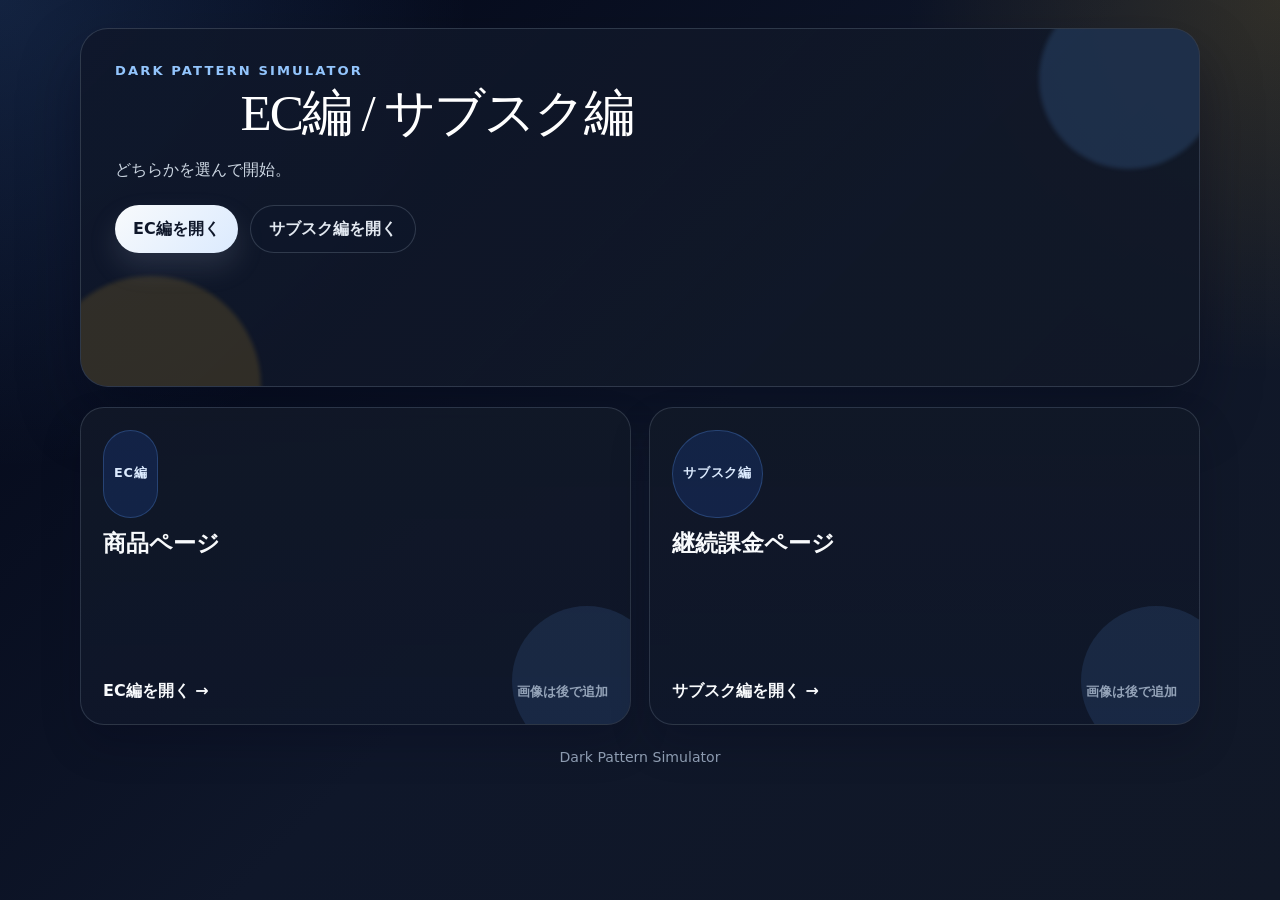
==== commit 0458ee7d: "top-page&2ndPage" ====
--- a/index.html
+++ b/index.html
@@ -3,93 +3,47 @@
 <head>
   <meta charset="UTF-8" />
   <meta name="viewport" content="width=device-width, initial-scale=1.0" />
-  <title>Dark Pattern Simulator</title>
+  <title>Dark Pattern Simulator | トップページ</title>
   <link rel="stylesheet" href="./styles.css" />
+  <link rel="stylesheet" href="./home.css" />
 </head>
-<body>
-  <div class="language-toggle">
-    <button class="lang-btn active" data-lang="ja">JP</button>
-    <button class="lang-btn" data-lang="en">EN</button>
-  </div>
-  <div class="branch-shell">
-    <section class="panel branch-panel">
-      <h2 data-text="sectionSettings">分岐設定</h2>
-      <p class="section-note" data-text="sectionSettingsNote">4つの要素を切り替えて、同じ商品でも見え方がどう変わるかを比較できます。</p>
-      <div class="branch-layout">
-        <div class="branch-left">
-          <div class="branch-card">
-            <h3 data-text="timerLabel">4. カウントダウンタイマー / 15% オフ</h3>
-            <p class="timer-drop-hint">ドラッグしてプレビューに置いてください。</p>
-            <div id="timerDraggable" class="timer-drag-item timer-placement" data-kind="timer" draggable="true">
-              <span>⏱</span>
-              <span>この価格で買えるのは残り 05:00</span>
-            </div>
-            <div id="discountDraggable" class="timer-drag-item timer-placement" data-kind="discount" draggable="true">
-              <span>🏷</span>
-              <span>今だけ 15%OFF</span>
-            </div>
-            
-            <div id="purchaseNoticeDraggable" class="timer-drag-item timer-placement" data-kind="purchaseNotice" draggable="true">
-              <span>🔔</span>
-              <span>今日◯◯人が購入しました！</span>
-            </div>
-            <div id="subscriptionSwitchDraggable" class="timer-drag-item timer-placement" data-kind="subscriptionSwitch" draggable="true">
-              <span>◎</span>
-              <span>定期便 / 一回限りの切替</span>
-            </div>
-            <div id="intrusiveAdDraggable" class="timer-drag-item timer-placement" data-kind="intrusiveAd" draggable="true">
-              <span>📢</span>
-              <span>邪魔な広告を表示する</span>
-            </div>
-          </div>
-        </div>
-        <div class="branch-center">
-          <div class="branch-preview" id="branchPreview"></div>
-        </div>
-        <div class="branch-right">
-          <div class="branch-score">
-            <button type="button" class="finish-button" id="finishMetricsButton" data-text="finishMetrics">完成</button>
-            <div class="branch-metrics-content" id="branchMetricsContent">
-              <h3 data-text="predictionTitle">スコア予測</h3>
-              <div class="branch-chart" id="branchChart"></div>
-            </div>
+<body class="home-page">
+  <div class="home-shell">
+    <section class="home-hero">
+      <div class="home-hero-grid">
+        <div>
+          <p class="home-kicker">Dark Pattern Simulator</p>
+          <h1 class="home-title">EC編 / サブスク編</h1>
+          <p class="home-copy">どちらかを選んで開始。</p>
+          <div class="home-actions">
+            <a class="home-action primary" href="./ec.html">EC編を開く</a>
+            <a class="home-action secondary" href="./subscription.html">サブスク編を開く</a>
           </div>
         </div>
       </div>
     </section>
+
+    <section class="entry-grid" aria-label="Scenario list">
+      <a class="entry-card" href="./ec.html">
+        <span class="entry-tag">EC編</span>
+        <h2 class="entry-title">商品ページ</h2>
+        <div class="entry-foot">
+          <span class="entry-cta">EC編を開く →</span>
+          <span class="entry-note">画像は後で追加</span>
+        </div>
+      </a>
+
+      <a class="entry-card" href="./subscription.html">
+        <span class="entry-tag">サブスク編</span>
+        <h2 class="entry-title">継続課金ページ</h2>
+        <div class="entry-foot">
+          <span class="entry-cta">サブスク編を開く →</span>
+          <span class="entry-note">画像は後で追加</span>
+        </div>
+      </a>
+    </section>
+
+    <div class="home-footer">Dark Pattern Simulator</div>
   </div>
-
-  <div class="main">
-    <section class="panel">
-      <div class="panel-sub">
-        <h2 data-text="eventLog">イベントログ</h2>
-        <div class="log-list" id="logContainer"></div>
-      </div>
-      <div class="panel-sub">
-        <h2 data-text="appliedElements">あなたが追加した要素</h2>
-        <ul id="appliedElements"></ul>
-      </div>
-    </section>
-  </div>
-
-  <div class="overlay hidden" id="abOverlay">
-    <div class="modal-card" id="abCard"></div>
-  </div>
-  <div class="overlay hidden" id="messageOverlay">
-    <div class="message-card" id="messageCard"></div>
-  </div>
-  <div class="overlay hidden" id="metricsOverlay">
-    <div class="modal-card result-modal">
-      <div class="metric-modal-head">
-        <h3>Result</h3>
-        <button type="button" class="button secondary" id="closeMetricsButton">閉じる</button>
-      </div>
-      <div id="metricsPopupContent"></div>
-    </div>
-  </div>
-
-  <script src="./i18n.js"></script>
-  <script src="./branch.js"></script>
-  <script src="./game.js"></script>
 </body>
 </html>
--- a/styles.css
+++ b/styles.css
@@ -1,4 +1,3 @@
-  <style>
     :root {
       --bg: #0f172a;
       --panel: #111827;
@@ -419,6 +418,310 @@
       background: #e2e8f0;
       color: #64748b;
     }
+    .scenario-page .branch-shell {
+      padding-top: 18px;
+    }
+    .scenario-header {
+      display: flex;
+      justify-content: space-between;
+      align-items: center;
+      gap: 12px;
+      margin-bottom: 12px;
+      flex-wrap: wrap;
+    }
+    .scenario-topline {
+      display: flex;
+      justify-content: space-between;
+      align-items: center;
+      gap: 12px;
+      margin-bottom: 16px;
+      flex-wrap: wrap;
+    }
+    .scenario-badge {
+      display: inline-flex;
+      align-items: center;
+      border-radius: 999px;
+      padding: 6px 12px;
+      background: rgba(96, 165, 250, 0.12);
+      color: #dbeafe;
+      border: 1px solid rgba(96, 165, 250, 0.28);
+      font-size: 0.82rem;
+      font-weight: 800;
+      letter-spacing: 0.05em;
+    }
+    .scenario-home-link {
+      color: #e2e8f0;
+      text-decoration: none;
+      font-size: 0.92rem;
+      font-weight: 700;
+      padding: 8px 12px;
+      border: 1px solid rgba(148, 163, 184, 0.25);
+      border-radius: 999px;
+      background: rgba(15, 23, 42, 0.4);
+      transition: transform 0.2s ease, border-color 0.2s ease, background 0.2s ease;
+    }
+    .scenario-home-link:hover,
+    .scenario-home-link:focus-visible {
+      transform: translateY(-1px);
+      border-color: rgba(96, 165, 250, 0.5);
+      background: rgba(30, 41, 59, 0.65);
+      outline: none;
+    }
+    .home-title {
+      font-family: Zen Maru Gothic;
+      font-weight: 400;
+      font-style: Regular;
+      font-size: 80px;
+      line-height: 100%;
+      letter-spacing: 0%;
+      text-align: center;
+      color: #FFFFFF;
+    }
+    .home-page {
+      display: flex;
+      align-items: stretch;
+      justify-content: center;
+      padding: 28px 20px 36px;
+      background:
+        radial-gradient(circle at top left, rgba(96, 165, 250, 0.18), transparent 30%),
+        radial-gradient(circle at top right, rgba(251, 191, 36, 0.14), transparent 24%),
+        linear-gradient(135deg, #020617 0%, #0f172a 52%, #111827 100%);
+    }
+    .home-shell {
+      width: min(1120px, 100%);
+      display: grid;
+      gap: 20px;
+    }
+    .home-hero::before,
+    .home-hero::after {
+      content: '';
+      position: absolute;
+      border-radius: 999px;
+      pointer-events: none;
+      filter: blur(2px);
+    }
+    .home-hero::before {
+      width: 180px;
+      height: 180px;
+      top: -40px;
+      right: -20px;
+      background: rgba(96, 165, 250, 0.16);
+    }
+    .home-hero::after {
+      width: 220px;
+      height: 220px;
+      bottom: -110px;
+      left: -40px;
+      background: rgba(251, 191, 36, 0.14);
+    }
+    .home-hero-grid {
+      position: relative;
+      z-index: 1;
+      display: grid;
+      grid-template-columns: minmax(0, 1.4fr) minmax(280px, 0.9fr);
+      gap: 20px;
+      align-items: end;
+    }
+    .home-kicker {
+      margin: 0 0 10px;
+      color: #93c5fd;
+      font-size: 0.82rem;
+      font-weight: 800;
+      letter-spacing: 0.16em;
+      text-transform: uppercase;
+    }
+    .home-title {
+      margin: 0;
+      font-size: clamp(2.2rem, 4vw, 4.4rem);
+      line-height: 0.98;
+      letter-spacing: -0.04em;
+    }
+    .home-copy {
+      margin: 18px 0 0;
+      max-width: 60ch;
+      color: #cbd5e1;
+      font-size: 1rem;
+      line-height: 1.8;
+    }
+    .home-actions {
+      margin-top: 22px;
+      display: flex;
+      flex-wrap: wrap;
+      gap: 12px;
+    }
+    .home-action {
+      display: inline-flex;
+      align-items: center;
+      justify-content: center;
+      gap: 10px;
+      min-height: 48px;
+      padding: 0 18px;
+      border-radius: 999px;
+      font-weight: 800;
+      text-decoration: none;
+      transition: transform 0.2s ease, box-shadow 0.2s ease, border-color 0.2s ease, background 0.2s ease;
+    }
+    .home-action.primary {
+      color: #0f172a;
+      background: linear-gradient(135deg, #f8fafc, #dbeafe);
+      box-shadow: 0 14px 28px rgba(148, 163, 184, 0.18);
+    }
+    .home-action.secondary {
+      color: #e2e8f0;
+      border: 1px solid rgba(148, 163, 184, 0.25);
+      background: rgba(15, 23, 42, 0.45);
+    }
+    .home-action:hover,
+    .home-action:focus-visible {
+      transform: translateY(-1px);
+      outline: none;
+    }
+    .home-meta-panel {
+      border-radius: 24px;
+      border: 1px solid rgba(148, 163, 184, 0.22);
+      background: rgba(15, 23, 42, 0.55);
+      padding: 18px;
+      display: grid;
+      gap: 12px;
+      backdrop-filter: blur(8px);
+    }
+    .home-meta-label {
+      margin: 0;
+      color: #93c5fd;
+      font-size: 0.82rem;
+      font-weight: 800;
+      letter-spacing: 0.08em;
+      text-transform: uppercase;
+    }
+    .home-meta-list {
+      margin: 0;
+      padding: 0;
+      list-style: none;
+      display: grid;
+      gap: 10px;
+    }
+    .home-meta-list li {
+      display: flex;
+      gap: 10px;
+      align-items: flex-start;
+      color: #e2e8f0;
+      line-height: 1.5;
+    }
+    .home-meta-list li::before {
+      content: '•';
+      color: #fbbf24;
+      font-weight: 900;
+    }
+    .entry-grid {
+      display: grid;
+      grid-template-columns: repeat(2, minmax(0, 1fr));
+      gap: 18px;
+    }
+    .entry-card {
+      position: relative;
+      overflow: hidden;
+      display: grid;
+      gap: 12px;
+      min-height: 240px;
+      padding: 22px;
+      border-radius: 24px;
+      border: 1px solid rgba(148, 163, 184, 0.22);
+      background: linear-gradient(180deg, rgba(17, 24, 39, 0.94), rgba(15, 23, 42, 0.9));
+      color: #f8fafc;
+      text-decoration: none;
+      box-shadow: 0 20px 40px rgba(2, 6, 23, 0.2);
+      transition: transform 0.22s ease, border-color 0.22s ease, box-shadow 0.22s ease;
+    }
+    .entry-card::after {
+      content: '';
+      position: absolute;
+      inset: auto -32px -32px auto;
+      width: 150px;
+      height: 150px;
+      border-radius: 50%;
+      background: rgba(96, 165, 250, 0.12);
+      pointer-events: none;
+    }
+    .entry-card:hover,
+    .entry-card:focus-visible {
+      transform: translateY(-3px);
+      border-color: rgba(96, 165, 250, 0.38);
+      box-shadow: 0 24px 50px rgba(2, 6, 23, 0.28);
+      outline: none;
+    }
+    .entry-tag {
+      display: inline-flex;
+      width: fit-content;
+      align-items: center;
+      border-radius: 999px;
+      padding: 6px 10px;
+      font-size: 0.8rem;
+      font-weight: 800;
+      letter-spacing: 0.06em;
+      text-transform: uppercase;
+      color: #dbeafe;
+      background: rgba(37, 99, 235, 0.16);
+      border: 1px solid rgba(96, 165, 250, 0.25);
+    }
+    .entry-title {
+      margin: 0;
+      font-size: 1.5rem;
+      line-height: 1.15;
+    }
+    .entry-copy {
+      margin: 0;
+      color: #cbd5e1;
+      line-height: 1.75;
+      max-width: 46ch;
+    }
+    .entry-foot {
+      margin-top: auto;
+      display: flex;
+      align-items: center;
+      justify-content: space-between;
+      gap: 12px;
+      flex-wrap: wrap;
+      z-index: 1;
+    }
+    .entry-cta {
+      display: inline-flex;
+      align-items: center;
+      gap: 8px;
+      color: #f8fafc;
+      font-weight: 800;
+    }
+    .entry-note {
+      color: #94a3b8;
+      font-size: 0.84rem;
+      font-weight: 700;
+    }
+    .home-footer {
+      color: #94a3b8;
+      font-size: 0.88rem;
+      text-align: center;
+      padding: 4px 8px 0;
+    }
+    @media (max-width: 900px) {
+      .home-hero-grid,
+      .entry-grid {
+        grid-template-columns: 1fr;
+      }
+    }
+    @media (max-width: 640px) {
+      .home-page {
+        padding: 18px 14px 24px;
+      }
+      .home-hero {
+        padding: 22px;
+      }
+      .entry-card {
+        min-height: 220px;
+        padding: 18px;
+      }
+      .scenario-topline {
+        align-items: flex-start;
+      }
+    }
     .branch-preview-card .subscription-callout {
       margin-top: 0;
     }
@@ -1677,12 +1980,72 @@
       font-weight: 800;
       color: #64748b;
     }
+    .result-review-card {
+      margin-top: 2px;
+    }
+    .result-reviews {
+      display: grid;
+      gap: 12px;
+    }
+    .review-item {
+      display: grid;
+      gap: 8px;
+      padding: 14px 16px;
+      border-radius: 16px;
+      background: linear-gradient(135deg, rgba(255,255,255,0.9) 0%, rgba(248,250,252,0.95) 100%);
+      border: 1px solid #e2e8f0;
+      box-shadow: 0 8px 20px rgba(15,23,42,0.04);
+    }
+    .review-item-head {
+      display: flex;
+      justify-content: space-between;
+      align-items: flex-start;
+      gap: 12px;
+      flex-wrap: wrap;
+    }
+    .review-stars {
+      font-size: 1rem;
+      letter-spacing: 0.08em;
+      color: #f59e0b;
+      font-weight: 900;
+      line-height: 1;
+    }
+    .review-meta {
+      margin-top: 4px;
+      font-size: 0.82rem;
+      color: #64748b;
+      font-weight: 700;
+    }
+    .review-score {
+      min-width: 52px;
+      text-align: center;
+      padding: 6px 10px;
+      border-radius: 999px;
+      background: #fff7ed;
+      color: #c2410c;
+      font-size: 0.82rem;
+      font-weight: 900;
+    }
+    .review-title {
+      font-size: 0.98rem;
+      font-weight: 900;
+      color: #0f172a;
+    }
+    .review-body {
+      margin: 0;
+      font-size: 0.92rem;
+      line-height: 1.7;
+      color: #334155;
+    }
     @media (max-width: 860px) {
       .result-grid {
         grid-template-columns: 1fr;
       }
       .result-bars-row {
         grid-template-columns: 1fr;
+      }
+      .review-item-head {
+        align-items: center;
       }
     }
     .ab-title {
@@ -1791,12 +2154,16 @@
       padding: 8px 14px;
       border: 1px solid var(--border);
       border-radius: 8px;
-      background: var(--panel);
+      background: rgba(17, 24, 39, 0.88);
       color: var(--text);
       cursor: pointer;
       font-weight: 700;
       font-size: 0.9rem;
       transition: all 0.2s ease;
+    }
+    .lang-btn:not(.active) {
+      background: rgba(30, 41, 59, 0.88);
+      color: #e2e8f0;
     }
     .lang-btn.active {
       background: #2563eb;
--- a/home.css
+++ b/home.css
@@ -0,0 +1,216 @@
+:root {
+  --home-accent: #93c5fd;
+}
+
+.home-page {
+  display: flex;
+  align-items: stretch;
+  justify-content: center;
+  padding: 28px 20px 36px;
+  background:
+    radial-gradient(circle at top left, rgba(96, 165, 250, 0.18), transparent 30%),
+    radial-gradient(circle at top right, rgba(251, 191, 36, 0.14), transparent 24%),
+    linear-gradient(135deg, #020617 0%, #0f172a 52%, #111827 100%);
+}
+
+.home-shell {
+  width: min(1120px, 100%);
+  display: grid;
+  gap: 20px;
+}
+
+.home-hero {
+  position: relative;
+  overflow: hidden;
+  border-radius: 28px;
+  border: 1px solid rgba(148, 163, 184, 0.24);
+  background: linear-gradient(135deg, rgba(15, 23, 42, 0.88), rgba(17, 24, 39, 0.92));
+  box-shadow: 0 28px 60px rgba(2, 6, 23, 0.35);
+  padding: 34px;
+}
+
+.home-hero-grid {
+  position: relative;
+  z-index: 1;
+  display: grid;
+  grid-template-columns: minmax(0, 1.5fr) minmax(280px, 0.9fr);
+  gap: 20px;
+  align-items: stretch;
+}
+
+.home-kicker {
+  margin: 0 0 10px;
+  color: var(--home-accent);
+  font-size: 0.82rem;
+  font-weight: 800;
+  letter-spacing: 0.16em;
+  text-transform: uppercase;
+}
+
+.home-title {
+  margin: 0;
+  font-size: clamp(2.2rem, 4vw, 4.4rem);
+  line-height: 0.98;
+  letter-spacing: -0.04em;
+}
+
+.home-copy {
+  margin: 18px 0 0;
+  max-width: 42ch;
+  color: #cbd5e1;
+  font-size: 1rem;
+  line-height: 1.7;
+}
+
+.home-actions {
+  margin-top: 22px;
+  display: flex;
+  flex-wrap: wrap;
+  gap: 12px;
+}
+
+.home-action {
+  display: inline-flex;
+  align-items: center;
+  justify-content: center;
+  gap: 10px;
+  min-height: 48px;
+  padding: 0 18px;
+  border-radius: 999px;
+  font-weight: 800;
+  text-decoration: none;
+  transition: transform 0.2s ease, box-shadow 0.2s ease, border-color 0.2s ease, background 0.2s ease;
+}
+
+.home-action.primary {
+  color: #0f172a;
+  background: linear-gradient(135deg, #f8fafc, #dbeafe);
+  box-shadow: 0 14px 28px rgba(148, 163, 184, 0.18);
+}
+
+.home-action.secondary {
+  color: #e2e8f0;
+  border: 1px solid rgba(148, 163, 184, 0.25);
+  background: rgba(15, 23, 42, 0.45);
+}
+
+.home-action:hover,
+.home-action:focus-visible {
+  transform: translateY(-1px);
+  outline: none;
+}
+
+.entry-grid {
+  display: grid;
+  grid-template-columns: repeat(2, minmax(0, 1fr));
+  gap: 18px;
+}
+
+.entry-card {
+  position: relative;
+  overflow: hidden;
+  display: grid;
+  gap: 12px;
+  min-height: 220px;
+  padding: 22px;
+  border-radius: 24px;
+  border: 1px solid rgba(148, 163, 184, 0.22);
+  background: linear-gradient(180deg, rgba(17, 24, 39, 0.94), rgba(15, 23, 42, 0.9));
+  color: #f8fafc;
+  text-decoration: none;
+  box-shadow: 0 20px 40px rgba(2, 6, 23, 0.2);
+  transition: transform 0.22s ease, border-color 0.22s ease, box-shadow 0.22s ease;
+}
+
+.entry-card::after {
+  content: '';
+  position: absolute;
+  inset: auto -32px -32px auto;
+  width: 150px;
+  height: 150px;
+  border-radius: 50%;
+  background: rgba(96, 165, 250, 0.12);
+  pointer-events: none;
+}
+
+.entry-card:hover,
+.entry-card:focus-visible {
+  transform: translateY(-3px);
+  border-color: rgba(96, 165, 250, 0.38);
+  box-shadow: 0 24px 50px rgba(2, 6, 23, 0.28);
+  outline: none;
+}
+
+.entry-tag {
+  display: inline-flex;
+  width: fit-content;
+  align-items: center;
+  border-radius: 999px;
+  padding: 6px 10px;
+  font-size: 0.8rem;
+  font-weight: 800;
+  letter-spacing: 0.06em;
+  text-transform: uppercase;
+  color: #dbeafe;
+  background: rgba(37, 99, 235, 0.16);
+  border: 1px solid rgba(96, 165, 250, 0.25);
+}
+
+.entry-title {
+  margin: 0;
+  font-size: 1.45rem;
+  line-height: 1.15;
+}
+
+.entry-foot {
+  margin-top: auto;
+  display: flex;
+  align-items: center;
+  justify-content: space-between;
+  gap: 12px;
+  flex-wrap: wrap;
+  z-index: 1;
+}
+
+.entry-cta {
+  display: inline-flex;
+  align-items: center;
+  gap: 8px;
+  color: #f8fafc;
+  font-weight: 800;
+}
+
+.entry-note {
+  color: #94a3b8;
+  font-size: 0.84rem;
+  font-weight: 700;
+}
+
+.home-footer {
+  color: #94a3b8;
+  font-size: 0.88rem;
+  text-align: center;
+  padding: 4px 8px 0;
+}
+
+@media (max-width: 900px) {
+  .home-hero-grid,
+  .entry-grid {
+    grid-template-columns: 1fr;
+  }
+}
+
+@media (max-width: 640px) {
+  .home-page {
+    padding: 18px 14px 24px;
+  }
+
+  .home-hero {
+    padding: 22px;
+  }
+
+  .entry-card {
+    min-height: 200px;
+    padding: 18px;
+  }
+}
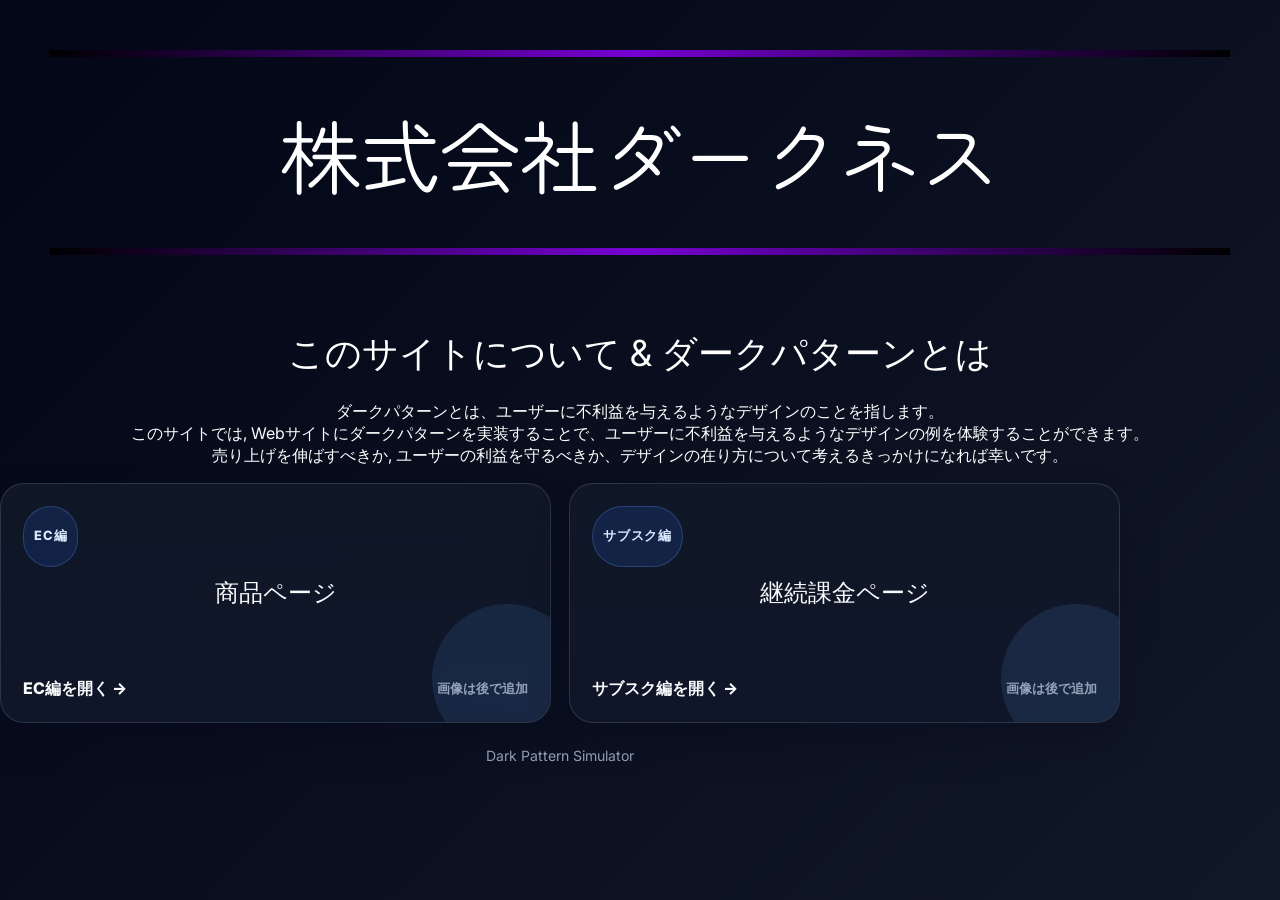
==== commit 38456671: "top page update" ====
--- a/index.html
+++ b/index.html
@@ -6,22 +6,27 @@
   <title>Dark Pattern Simulator | トップページ</title>
   <link rel="stylesheet" href="./styles.css" />
   <link rel="stylesheet" href="./home.css" />
+
+   <!-- Google Fonts -->
+  <link rel="preconnect" href="https://fonts.googleapis.com">
+  <link rel="preconnect" href="https://fonts.gstatic.com" crossorigin>
+  <link href="https://fonts.googleapis.com/css2?family=Inter:ital,opsz,wght@0,14..32,100..900;1,14..32,100..900&family=Zen+Maru+Gothic&display=swap" rel="stylesheet"> 
+
 </head>
-<body class="home-page">
+<body>
+   <div class="hero-title">
+        <div class="gradient-line"></div>
+        <h1>株式会社ダークネス</h1>
+        <div class="gradient-line"></div>
+    </div>
+
+    <h2>このサイトについて & ダークパターンとは</h2>
+    <p>
+      ダークパターンとは、ユーザーに不利益を与えるようなデザインのことを指します。<br>
+      このサイトでは, Webサイトにダークパターンを実装することで、ユーザーに不利益を与えるようなデザインの例を体験することができます。<br>
+      売り上げを伸ばすべきか, ユーザーの利益を守るべきか、デザインの在り方について考えるきっかけになれば幸いです。
+    </p>
   <div class="home-shell">
-    <section class="home-hero">
-      <div class="home-hero-grid">
-        <div>
-          <p class="home-kicker">Dark Pattern Simulator</p>
-          <h1 class="home-title">EC編 / サブスク編</h1>
-          <p class="home-copy">どちらかを選んで開始。</p>
-          <div class="home-actions">
-            <a class="home-action primary" href="./ec.html">EC編を開く</a>
-            <a class="home-action secondary" href="./subscription.html">サブスク編を開く</a>
-          </div>
-        </div>
-      </div>
-    </section>
 
     <section class="entry-grid" aria-label="Scenario list">
       <a class="entry-card" href="./ec.html">
--- a/styles.css
+++ b/styles.css
@@ -1,5 +1,5 @@
     :root {
-      --bg: #0f172a;
+      --bg: #000000;
       --panel: #111827;
       --border: #334155;
       --text: #f8fafc;
--- a/home.css
+++ b/home.css
@@ -1,216 +1,39 @@
-:root {
-  --home-accent: #93c5fd;
+body {
+  background-color: #000000;
+  font-family: Inter;
+  color: #FFFFFF;
+  text-align: center;
+}
+.hero-title {
+  display: flex;
+  flex-direction: column;
+  padding: 50px;
+  gap: 2px;
 }
 
-.home-page {
-  display: flex;
-  align-items: stretch;
-  justify-content: center;
-  padding: 28px 20px 36px;
-  background:
-    radial-gradient(circle at top left, rgba(96, 165, 250, 0.18), transparent 30%),
-    radial-gradient(circle at top right, rgba(251, 191, 36, 0.14), transparent 24%),
-    linear-gradient(135deg, #020617 0%, #0f172a 52%, #111827 100%);
+.gradient-line {
+  width: 100%;
+  height: 7px;
+  background: linear-gradient(
+    90deg,
+    #000000 0%,
+    #7700D3 49.52%,
+    #000000 100%
+  );
 }
 
-.home-shell {
-  width: min(1120px, 100%);
-  display: grid;
-  gap: 20px;
+h1 {
+    font-family: Zen Maru Gothic;
+    font-weight: 400;
+    font-style: Regular;
+    font-size: 80px;
+    line-height: 100%;
 }
 
-.home-hero {
-  position: relative;
-  overflow: hidden;
-  border-radius: 28px;
-  border: 1px solid rgba(148, 163, 184, 0.24);
-  background: linear-gradient(135deg, rgba(15, 23, 42, 0.88), rgba(17, 24, 39, 0.92));
-  box-shadow: 0 28px 60px rgba(2, 6, 23, 0.35);
-  padding: 34px;
+h2 {
+    font-family: Inter;
+    font-weight: 400;
+    font-style: Regular;
+    font-size: 36px;
+    line-height: 100%;
 }
-
-.home-hero-grid {
-  position: relative;
-  z-index: 1;
-  display: grid;
-  grid-template-columns: minmax(0, 1.5fr) minmax(280px, 0.9fr);
-  gap: 20px;
-  align-items: stretch;
-}
-
-.home-kicker {
-  margin: 0 0 10px;
-  color: var(--home-accent);
-  font-size: 0.82rem;
-  font-weight: 800;
-  letter-spacing: 0.16em;
-  text-transform: uppercase;
-}
-
-.home-title {
-  margin: 0;
-  font-size: clamp(2.2rem, 4vw, 4.4rem);
-  line-height: 0.98;
-  letter-spacing: -0.04em;
-}
-
-.home-copy {
-  margin: 18px 0 0;
-  max-width: 42ch;
-  color: #cbd5e1;
-  font-size: 1rem;
-  line-height: 1.7;
-}
-
-.home-actions {
-  margin-top: 22px;
-  display: flex;
-  flex-wrap: wrap;
-  gap: 12px;
-}
-
-.home-action {
-  display: inline-flex;
-  align-items: center;
-  justify-content: center;
-  gap: 10px;
-  min-height: 48px;
-  padding: 0 18px;
-  border-radius: 999px;
-  font-weight: 800;
-  text-decoration: none;
-  transition: transform 0.2s ease, box-shadow 0.2s ease, border-color 0.2s ease, background 0.2s ease;
-}
-
-.home-action.primary {
-  color: #0f172a;
-  background: linear-gradient(135deg, #f8fafc, #dbeafe);
-  box-shadow: 0 14px 28px rgba(148, 163, 184, 0.18);
-}
-
-.home-action.secondary {
-  color: #e2e8f0;
-  border: 1px solid rgba(148, 163, 184, 0.25);
-  background: rgba(15, 23, 42, 0.45);
-}
-
-.home-action:hover,
-.home-action:focus-visible {
-  transform: translateY(-1px);
-  outline: none;
-}
-
-.entry-grid {
-  display: grid;
-  grid-template-columns: repeat(2, minmax(0, 1fr));
-  gap: 18px;
-}
-
-.entry-card {
-  position: relative;
-  overflow: hidden;
-  display: grid;
-  gap: 12px;
-  min-height: 220px;
-  padding: 22px;
-  border-radius: 24px;
-  border: 1px solid rgba(148, 163, 184, 0.22);
-  background: linear-gradient(180deg, rgba(17, 24, 39, 0.94), rgba(15, 23, 42, 0.9));
-  color: #f8fafc;
-  text-decoration: none;
-  box-shadow: 0 20px 40px rgba(2, 6, 23, 0.2);
-  transition: transform 0.22s ease, border-color 0.22s ease, box-shadow 0.22s ease;
-}
-
-.entry-card::after {
-  content: '';
-  position: absolute;
-  inset: auto -32px -32px auto;
-  width: 150px;
-  height: 150px;
-  border-radius: 50%;
-  background: rgba(96, 165, 250, 0.12);
-  pointer-events: none;
-}
-
-.entry-card:hover,
-.entry-card:focus-visible {
-  transform: translateY(-3px);
-  border-color: rgba(96, 165, 250, 0.38);
-  box-shadow: 0 24px 50px rgba(2, 6, 23, 0.28);
-  outline: none;
-}
-
-.entry-tag {
-  display: inline-flex;
-  width: fit-content;
-  align-items: center;
-  border-radius: 999px;
-  padding: 6px 10px;
-  font-size: 0.8rem;
-  font-weight: 800;
-  letter-spacing: 0.06em;
-  text-transform: uppercase;
-  color: #dbeafe;
-  background: rgba(37, 99, 235, 0.16);
-  border: 1px solid rgba(96, 165, 250, 0.25);
-}
-
-.entry-title {
-  margin: 0;
-  font-size: 1.45rem;
-  line-height: 1.15;
-}
-
-.entry-foot {
-  margin-top: auto;
-  display: flex;
-  align-items: center;
-  justify-content: space-between;
-  gap: 12px;
-  flex-wrap: wrap;
-  z-index: 1;
-}
-
-.entry-cta {
-  display: inline-flex;
-  align-items: center;
-  gap: 8px;
-  color: #f8fafc;
-  font-weight: 800;
-}
-
-.entry-note {
-  color: #94a3b8;
-  font-size: 0.84rem;
-  font-weight: 700;
-}
-
-.home-footer {
-  color: #94a3b8;
-  font-size: 0.88rem;
-  text-align: center;
-  padding: 4px 8px 0;
-}
-
-@media (max-width: 900px) {
-  .home-hero-grid,
-  .entry-grid {
-    grid-template-columns: 1fr;
-  }
-}
-
-@media (max-width: 640px) {
-  .home-page {
-    padding: 18px 14px 24px;
-  }
-
-  .home-hero {
-    padding: 22px;
-  }
-
-  .entry-card {
-    min-height: 200px;
-    padding: 18px;
-  }
-}
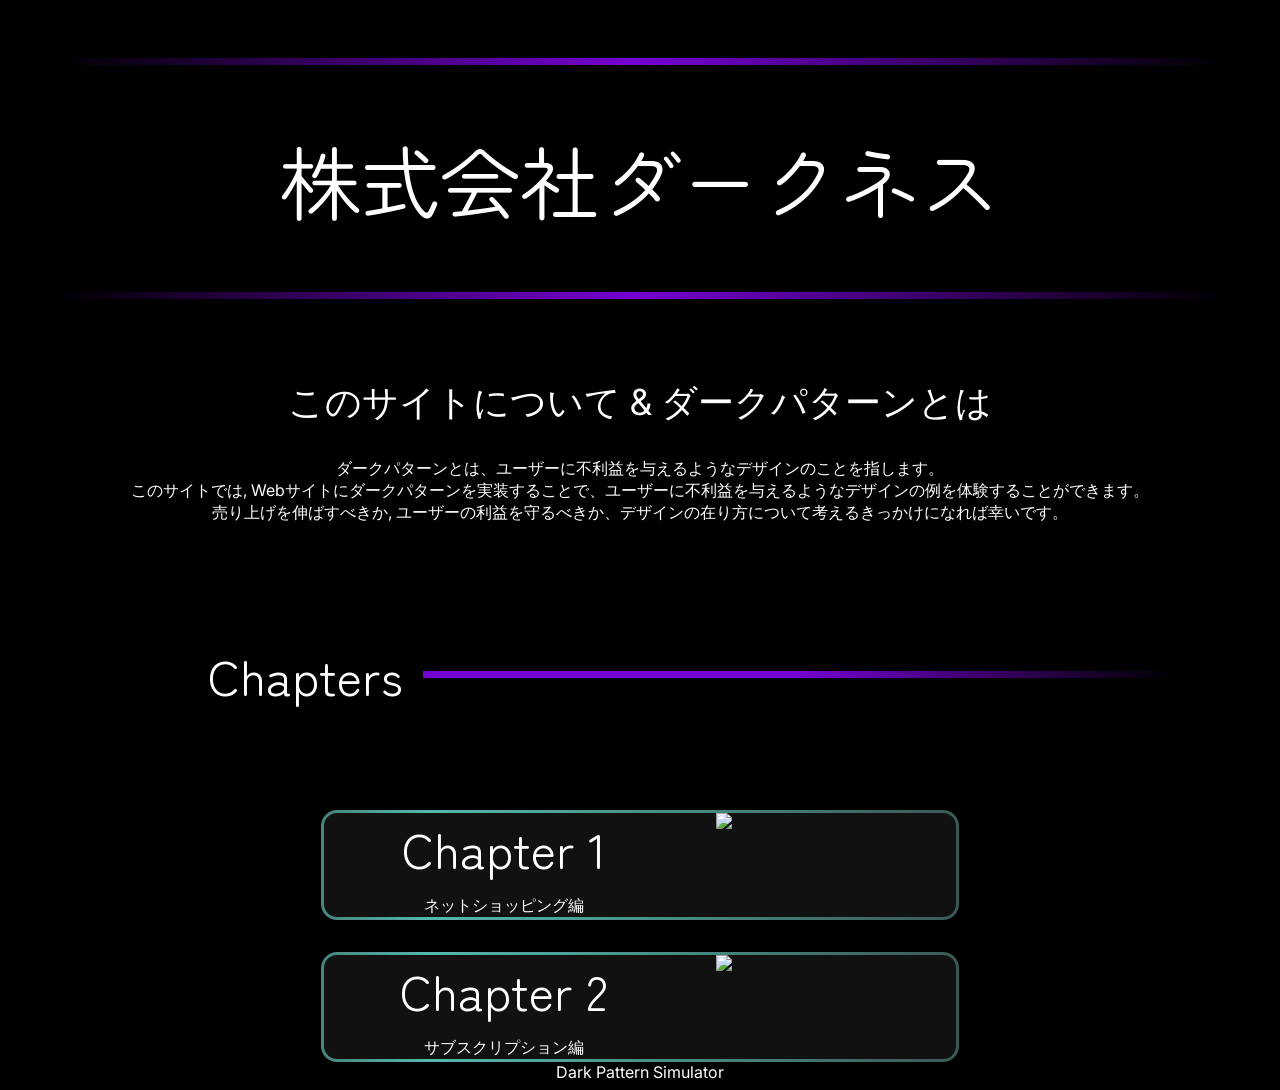
==== commit e7a884a8: "top page almost done" ====
--- a/index.html
+++ b/index.html
@@ -4,7 +4,6 @@
   <meta charset="UTF-8" />
   <meta name="viewport" content="width=device-width, initial-scale=1.0" />
   <title>Dark Pattern Simulator | トップページ</title>
-  <link rel="stylesheet" href="./styles.css" />
   <link rel="stylesheet" href="./home.css" />
 
    <!-- Google Fonts -->
@@ -20,35 +19,45 @@
         <div class="gradient-line"></div>
     </div>
 
-    <h2>このサイトについて & ダークパターンとは</h2>
-    <p>
-      ダークパターンとは、ユーザーに不利益を与えるようなデザインのことを指します。<br>
-      このサイトでは, Webサイトにダークパターンを実装することで、ユーザーに不利益を与えるようなデザインの例を体験することができます。<br>
-      売り上げを伸ばすべきか, ユーザーの利益を守るべきか、デザインの在り方について考えるきっかけになれば幸いです。
-    </p>
-  <div class="home-shell">
+    <section>
+      <h2>このサイトについて & ダークパターンとは</h2>
+      <p>
+        ダークパターンとは、ユーザーに不利益を与えるようなデザインのことを指します。<br>
+        このサイトでは, Webサイトにダークパターンを実装することで、ユーザーに不利益を与えるようなデザインの例を体験することができます。<br>
+        売り上げを伸ばすべきか, ユーザーの利益を守るべきか、デザインの在り方について考えるきっかけになれば幸いです。
+      </p>
+    </section>
 
-    <section class="entry-grid" aria-label="Scenario list">
-      <a class="entry-card" href="./ec.html">
-        <span class="entry-tag">EC編</span>
-        <h2 class="entry-title">商品ページ</h2>
-        <div class="entry-foot">
-          <span class="entry-cta">EC編を開く →</span>
-          <span class="entry-note">画像は後で追加</span>
+    <section class="about-text">
+      <h3>Chapters</h3>
+      <div class="gradient-line-half"></div>
+    </section>
+
+    <section class="scenario-list">
+
+      <a href="ec.html" class="scenario-card"> 
+        <div class="scenario-text">
+          <h3>Chapter 1</h3>
+          <p>ネットショッピング編</p>
+        </div>
+
+        <div class="scenario-image">
+          <img src="images/section1.png" >
         </div>
       </a>
 
-      <a class="entry-card" href="./subscription.html">
-        <span class="entry-tag">サブスク編</span>
-        <h2 class="entry-title">継続課金ページ</h2>
-        <div class="entry-foot">
-          <span class="entry-cta">サブスク編を開く →</span>
-          <span class="entry-note">画像は後で追加</span>
+      <a href="subscription.html" class="scenario-card">
+        <div class="scenario-text">
+           <h3>Chapter 2</h3>
+           <p>サブスクリプション編</p>
+        </div>
+          <div class="scenario-image">
+          <img src="images/section2.png">
         </div>
       </a>
     </section>
 
     <div class="home-footer">Dark Pattern Simulator</div>
-  </div>
+
 </body>
 </html>
--- a/home.css
+++ b/home.css
@@ -1,14 +1,44 @@
 body {
   background-color: #000000;
   font-family: Inter;
+  font-weight: 400;
   color: #FFFFFF;
   text-align: center;
 }
+h1 {
+    font-family: Zen Maru Gothic;
+    font-size: 80px;
+    font-weight: 400;
+}
+
+h2 {
+    font-family: Inter;
+    font-size: 36px;
+    font-weight: 400;
+}
+
+h3 {
+    font-family: Zen Maru Gothic;
+    font-size: 48px;
+    font-weight: 400;
+    margin-left: 100px;
+    margin-top: 0;
+    margin-bottom: 0;
+}
+
 .hero-title {
   display: flex;
   flex-direction: column;
   padding: 50px;
   gap: 2px;
+}
+
+.about-text {
+  display: flex;
+  justify-content: center;
+  align-items: center;
+  padding: 100px;
+  gap: 20px;
 }
 
 .gradient-line {
@@ -22,18 +52,59 @@
   );
 }
 
-h1 {
-    font-family: Zen Maru Gothic;
-    font-weight: 400;
-    font-style: Regular;
-    font-size: 80px;
-    line-height: 100%;
+.gradient-line-half {
+  width: 75%;
+  height: 7px;
+  background: linear-gradient(
+    90deg,
+    #7700D3 49.52%,
+    #000000 100%
+  );
 }
 
-h2 {
-    font-family: Inter;
-    font-weight: 400;
-    font-style: Regular;
-    font-size: 36px;
-    line-height: 100%;
+.scenario-list{
+    display:flex;
+    flex-direction:column;
+    align-items:center;
+    gap:32px;
 }
+
+.scenario-card {
+    color: inherit;
+    text-decoration: none;
+    display:flex;
+    border: 3px solid transparent;
+    border-radius: 16px;
+
+    background:
+        linear-gradient(#111, #111) padding-box,
+        linear-gradient(
+            90deg,
+            rgba(84, 157, 148, 0.845) 0%,
+            #54B9AC 16.83%,
+            rgba(84, 130, 124, 0.69) 100%
+        ) border-box;
+    width: 50%;
+}
+
+.scenario-text{
+    flex:1;
+}
+
+.scenario-text h3{
+    margin:0 0 12px;
+}
+
+.scenario-text p{
+    margin:0;
+}
+
+.scenario-image{
+    width:240px;
+    margin-left:32px;
+}
+
+.scenario-image img{
+    width:100%;
+    display:block;
+}
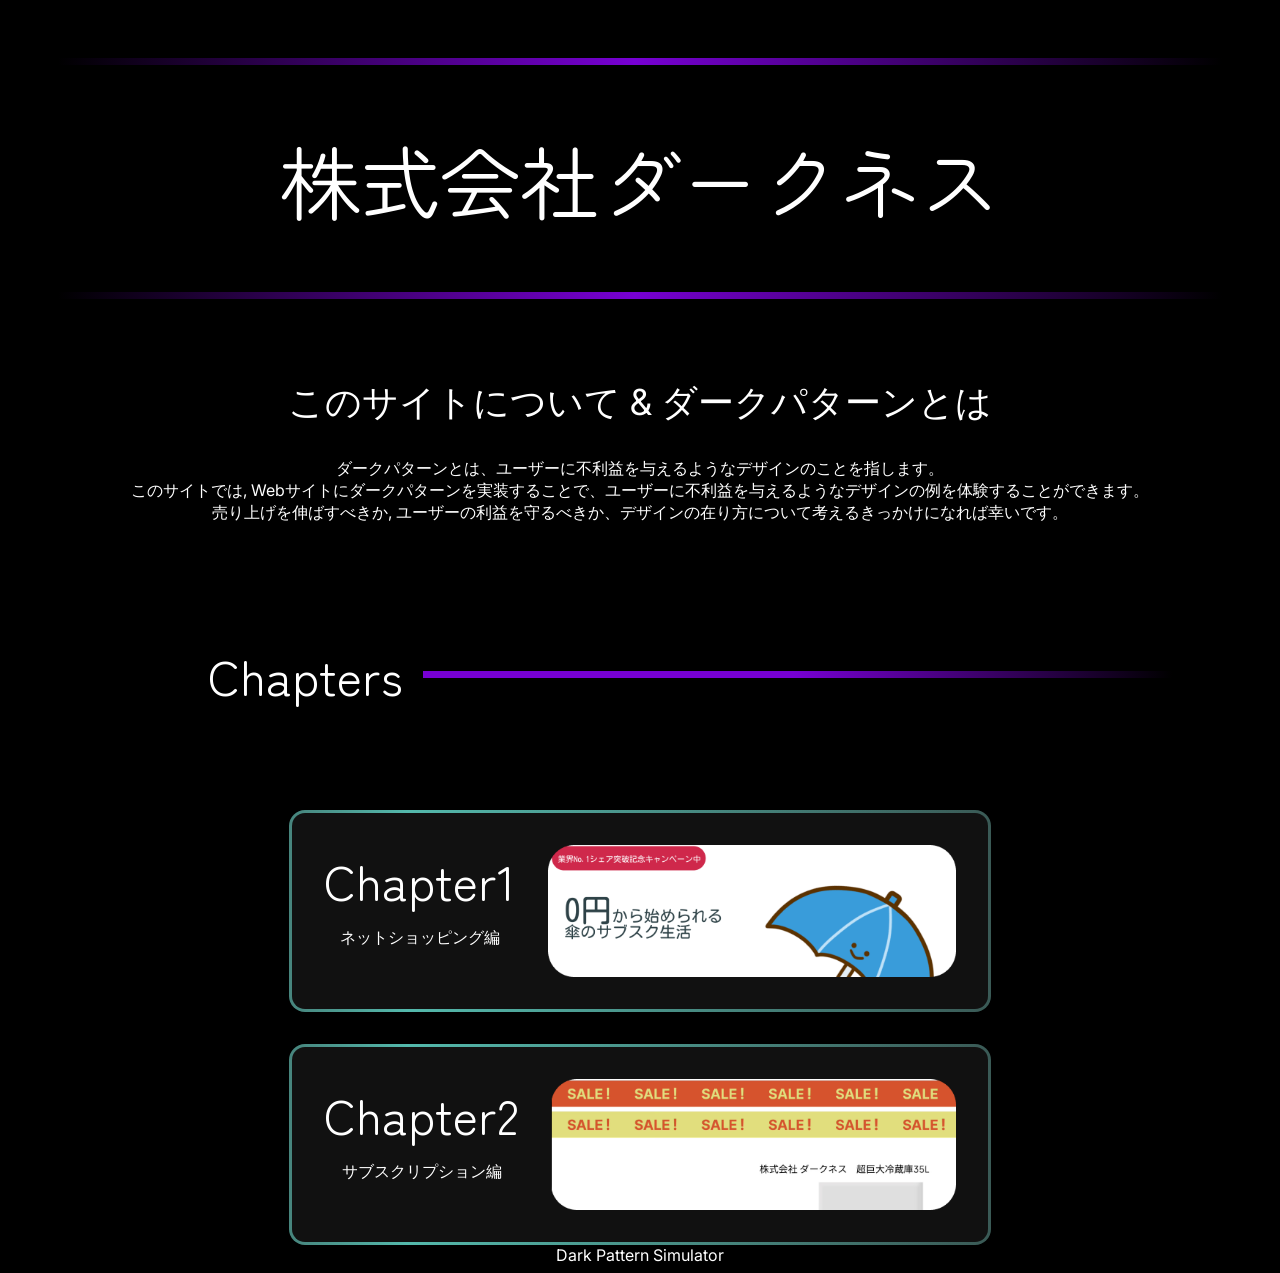
==== commit 9e326f60: "top-page 90%" ====
--- a/index.html
+++ b/index.html
@@ -37,22 +37,22 @@
 
       <a href="ec.html" class="scenario-card"> 
         <div class="scenario-text">
-          <h3>Chapter 1</h3>
+          <h3>Chapter1</h3>
           <p>ネットショッピング編</p>
         </div>
 
         <div class="scenario-image">
-          <img src="images/section1.png" >
+          <img src="images/chapter1.png" >
         </div>
       </a>
 
       <a href="subscription.html" class="scenario-card">
         <div class="scenario-text">
-           <h3>Chapter 2</h3>
+           <h3>Chapter2</h3>
            <p>サブスクリプション編</p>
         </div>
           <div class="scenario-image">
-          <img src="images/section2.png">
+          <img src="images/chapter2.png">
         </div>
       </a>
     </section>
--- a/home.css
+++ b/home.css
@@ -73,6 +73,7 @@
     color: inherit;
     text-decoration: none;
     display:flex;
+    justify-content:space-between;
     border: 3px solid transparent;
     border-radius: 16px;
 
@@ -85,6 +86,8 @@
             rgba(84, 130, 124, 0.69) 100%
         ) border-box;
     width: 50%;
+    padding: 32px;
+
 }
 
 .scenario-text{
@@ -100,7 +103,7 @@
 }
 
 .scenario-image{
-    width:240px;
+    width:100%;
     margin-left:32px;
 }
 
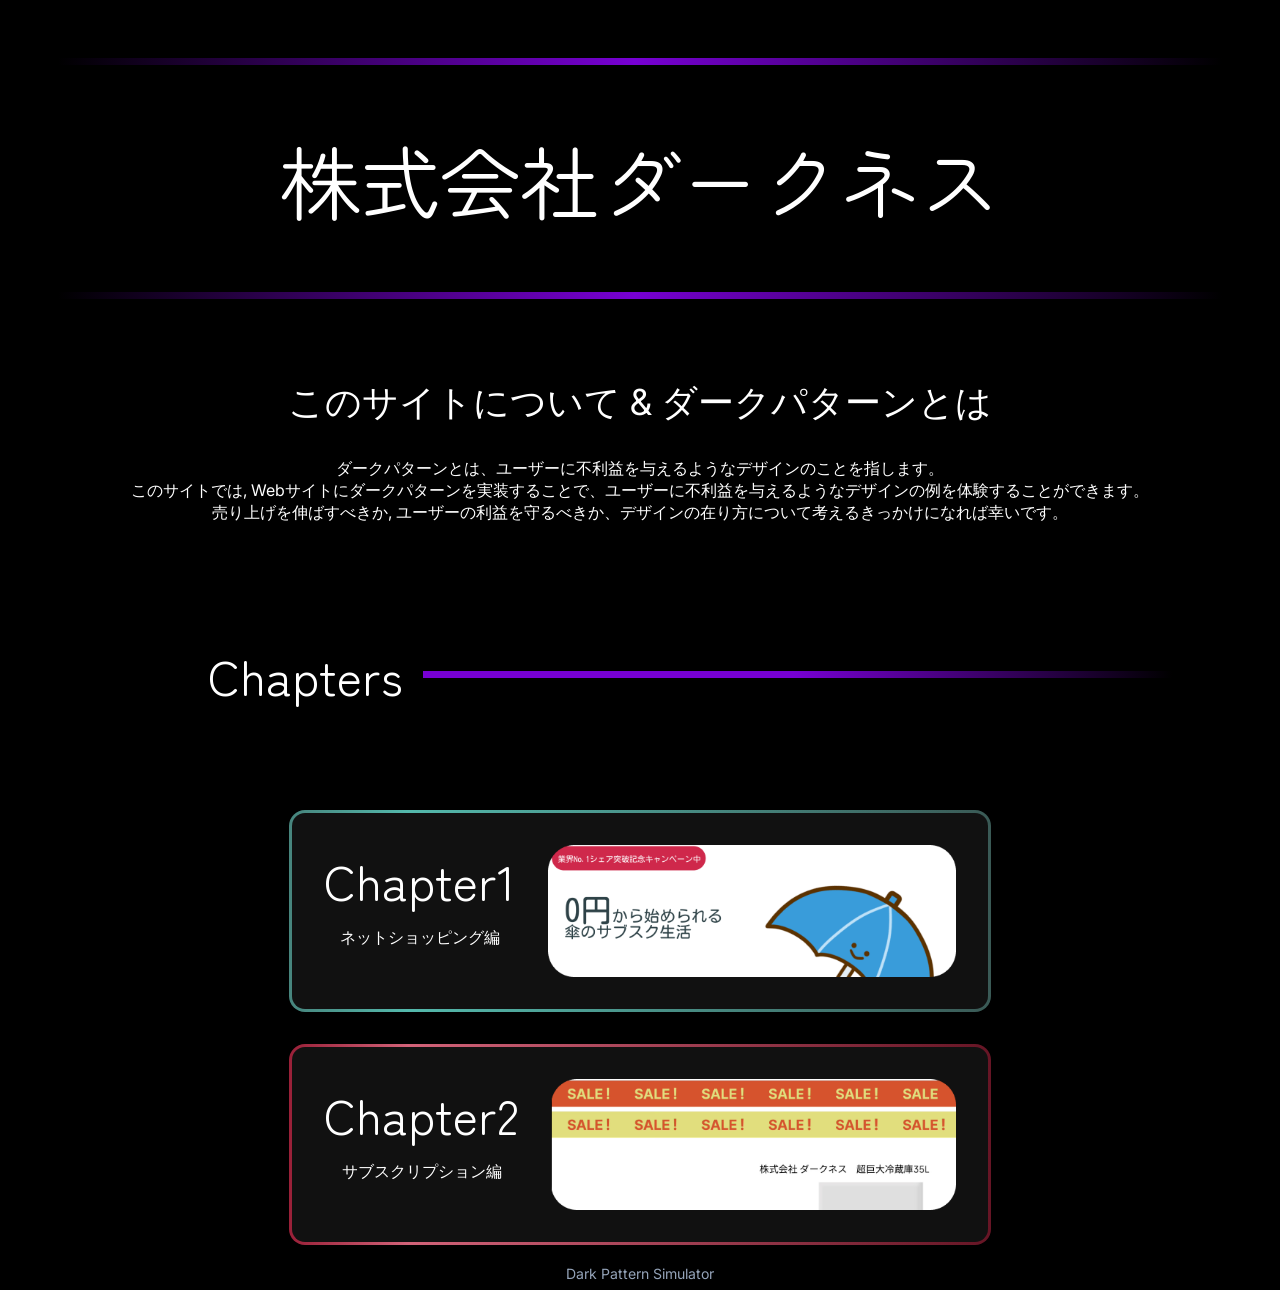
==== commit e46f9fa1: "files-arrange" ====
--- a/index.html
+++ b/index.html
@@ -4,7 +4,7 @@
   <meta charset="UTF-8" />
   <meta name="viewport" content="width=device-width, initial-scale=1.0" />
   <title>Dark Pattern Simulator | トップページ</title>
-  <link rel="stylesheet" href="./home.css" />
+  <link rel="stylesheet" href="./css/home.css" />
 
    <!-- Google Fonts -->
   <link rel="preconnect" href="https://fonts.googleapis.com">
@@ -35,24 +35,24 @@
 
     <section class="scenario-list">
 
-      <a href="ec.html" class="scenario-card"> 
+      <a href="./pages/ec.html" class="scenario-card-1"> 
         <div class="scenario-text">
           <h3>Chapter1</h3>
           <p>ネットショッピング編</p>
         </div>
 
         <div class="scenario-image">
-          <img src="images/chapter1.png" >
+          <img src="./assets/images/chapter1.png" >
         </div>
       </a>
 
-      <a href="subscription.html" class="scenario-card">
+      <a href="./pages/subscription.html" class="scenario-card-2">
         <div class="scenario-text">
            <h3>Chapter2</h3>
            <p>サブスクリプション編</p>
         </div>
           <div class="scenario-image">
-          <img src="images/chapter2.png">
+          <img src="./assets/images/chapter2.png">
         </div>
       </a>
     </section>
--- a/css/home.css
+++ b/css/home.css
@@ -0,0 +1,141 @@
+body {
+  background-color: #000000;
+  font-family: Inter;
+  font-weight: 400;
+  color: #FFFFFF;
+  text-align: center;
+}
+h1 {
+    font-family: Zen Maru Gothic;
+    font-size: 80px;
+    font-weight: 400;
+}
+
+h2 {
+    font-family: Inter;
+    font-size: 36px;
+    font-weight: 400;
+}
+
+h3 {
+    font-family: Zen Maru Gothic;
+    font-size: 48px;
+    font-weight: 400;
+    margin-left: 100px;
+    margin-top: 0;
+    margin-bottom: 0;
+}
+
+.hero-title {
+  display: flex;
+  flex-direction: column;
+  padding: 50px;
+  gap: 2px;
+}
+
+.about-text {
+  display: flex;
+  justify-content: center;
+  align-items: center;
+  padding: 100px;
+  gap: 20px;
+}
+
+.gradient-line {
+  width: 100%;
+  height: 7px;
+  background: linear-gradient(
+    90deg,
+    #000000 0%,
+    #7700D3 49.52%,
+    #000000 100%
+  );
+}
+
+.gradient-line-half {
+  width: 75%;
+  height: 7px;
+  background: linear-gradient(
+    90deg,
+    #7700D3 49.52%,
+    #000000 100%
+  );
+}
+
+.scenario-list{
+    display:flex;
+    flex-direction:column;
+    align-items:center;
+    gap:32px;
+}
+
+.scenario-card-1 {
+    color: inherit;
+    text-decoration: none;
+    display:flex;
+    justify-content:space-between;
+    border: 3px solid transparent;
+    border-radius: 16px;
+
+    background:
+        linear-gradient(#111, #111) padding-box,
+        linear-gradient(
+            90deg,
+            rgba(84, 157, 148, 0.845) 0%,
+            #54B9AC 16.83%,
+            rgba(84, 130, 124, 0.69) 100%
+        ) border-box;
+    width: 50%;
+    padding: 32px;
+
+}
+
+.scenario-card-2 {
+    color: inherit;
+    text-decoration: none;
+    display:flex;
+    justify-content:space-between;
+    border: 3px solid transparent;
+    border-radius: 16px;
+
+    background:
+        linear-gradient(#111, #111) padding-box,
+        linear-gradient(
+            90deg,
+            #992038 0%,
+            #D26379 17%,
+            #661525 100%
+        ) border-box;
+    width: 50%;
+    padding: 32px;
+
+}
+
+.scenario-text{
+    flex:1;
+}
+
+.scenario-text h3{
+    margin:0 0 12px;
+}
+
+.scenario-text p{
+    margin:0;
+}
+
+.scenario-image{
+    width:100%;
+    margin-left:32px;
+}
+
+.scenario-image img{
+    width:100%;
+    display:block;
+}
+
+ .home-footer {
+      color: #94a3b8;
+      font-size: 0.88rem;
+      text-align: center;
+      padding: 20px 8px 0;
+    }
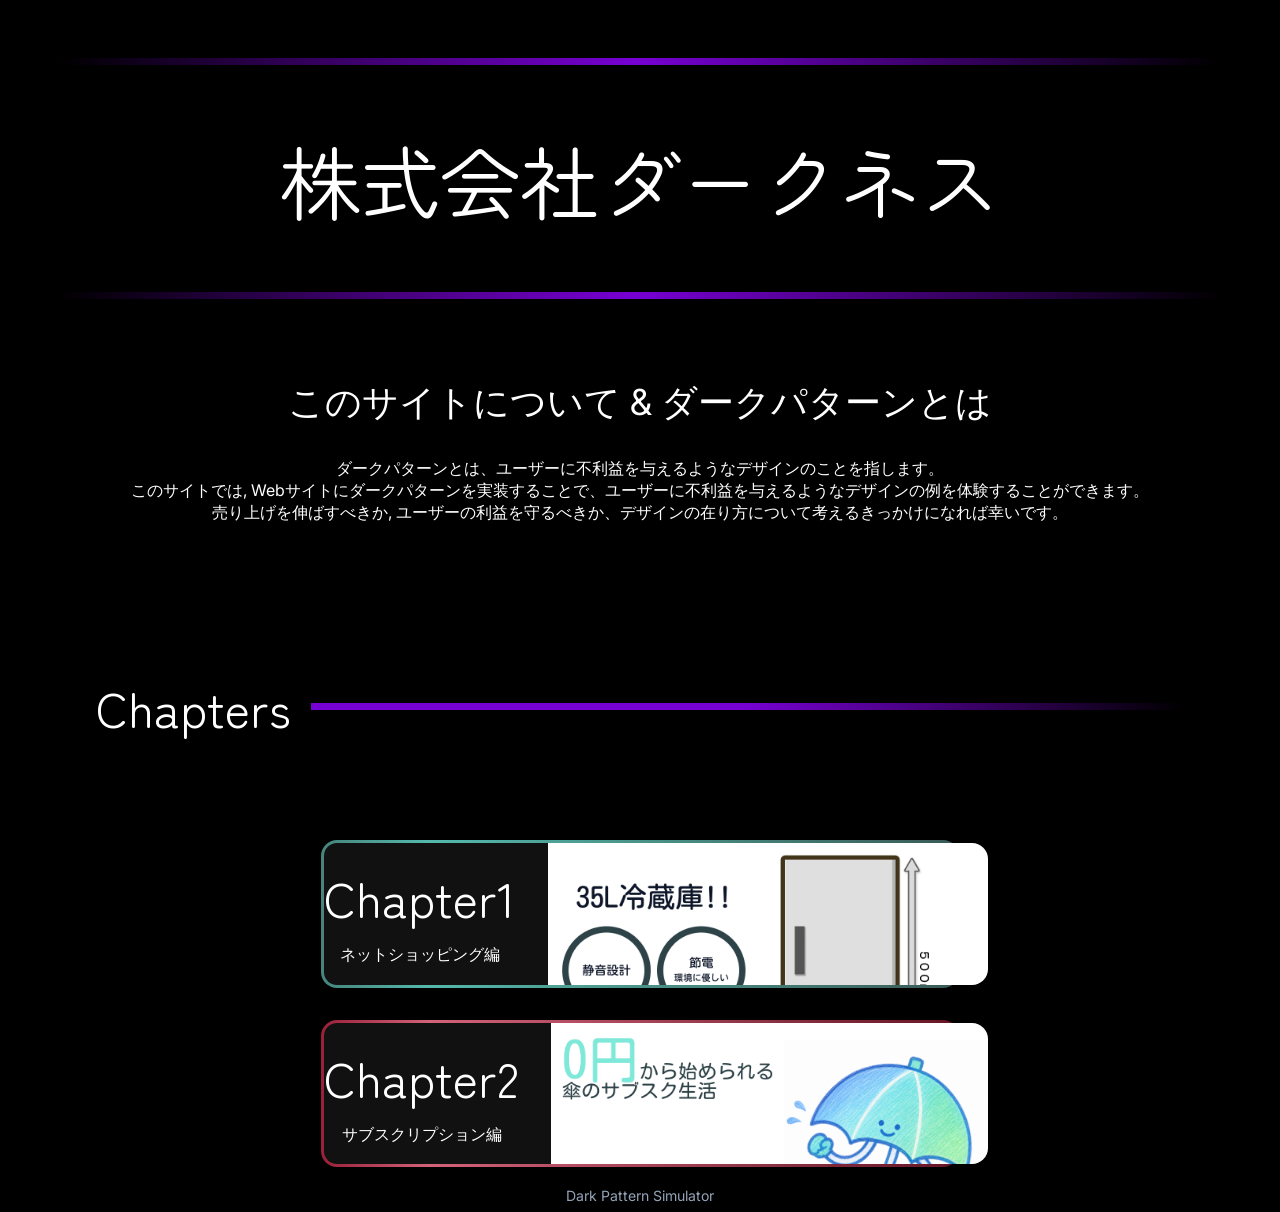
==== commit b7b73f3a: "top-page update" ====
--- a/index.html
+++ b/index.html
@@ -35,7 +35,7 @@
 
     <section class="scenario-list">
 
-      <a href="./pages/ec.html" class="scenario-card-1"> 
+      <a href="./pages/ec.html" class="scenario-card gradient-border-1"> 
         <div class="scenario-text">
           <h3>Chapter1</h3>
           <p>ネットショッピング編</p>
@@ -46,7 +46,7 @@
         </div>
       </a>
 
-      <a href="./pages/subscription.html" class="scenario-card-2">
+      <a href="./pages/subscription.html" class="scenario-card gradient-border-2">
         <div class="scenario-text">
            <h3>Chapter2</h3>
            <p>サブスクリプション編</p>
--- a/css/home.css
+++ b/css/home.css
@@ -21,9 +21,7 @@
     font-family: Zen Maru Gothic;
     font-size: 48px;
     font-weight: 400;
-    margin-left: 100px;
-    margin-top: 0;
-    margin-bottom: 0;
+    
 }
 
 .hero-title {
@@ -37,8 +35,9 @@
   display: flex;
   justify-content: center;
   align-items: center;
-  padding: 100px;
+  padding: 50px;
   gap: 20px;
+  margin-top: 50px;
 }
 
 .gradient-line {
@@ -69,14 +68,18 @@
     gap:32px;
 }
 
-.scenario-card-1 {
+.scenario-card {
     color: inherit;
     text-decoration: none;
-    display:flex;
+    display:inline-flex;
     justify-content:space-between;
+    align-items:center;
     border: 3px solid transparent;
     border-radius: 16px;
+    width: 50%;
+}
 
+.gradient-border-1 {
     background:
         linear-gradient(#111, #111) padding-box,
         linear-gradient(
@@ -85,19 +88,9 @@
             #54B9AC 16.83%,
             rgba(84, 130, 124, 0.69) 100%
         ) border-box;
-    width: 50%;
-    padding: 32px;
-
 }
 
-.scenario-card-2 {
-    color: inherit;
-    text-decoration: none;
-    display:flex;
-    justify-content:space-between;
-    border: 3px solid transparent;
-    border-radius: 16px;
-
+.gradient-border-2 {
     background:
         linear-gradient(#111, #111) padding-box,
         linear-gradient(
@@ -106,12 +99,13 @@
             #D26379 17%,
             #661525 100%
         ) border-box;
-    width: 50%;
-    padding: 32px;
-
 }
+    
 
 .scenario-text{
+    display:flex;
+    flex-direction:column;
+    text-align:center;
     flex:1;
 }
 
@@ -123,9 +117,13 @@
     margin:0;
 }
 
-.scenario-image{
+img{
     width:100%;
+    width: 100%;
+  height: 100%;
+  object-fit: cover;
     margin-left:32px;
+    border-radius: 0 16px 16px 0;
 }
 
 .scenario-image img{
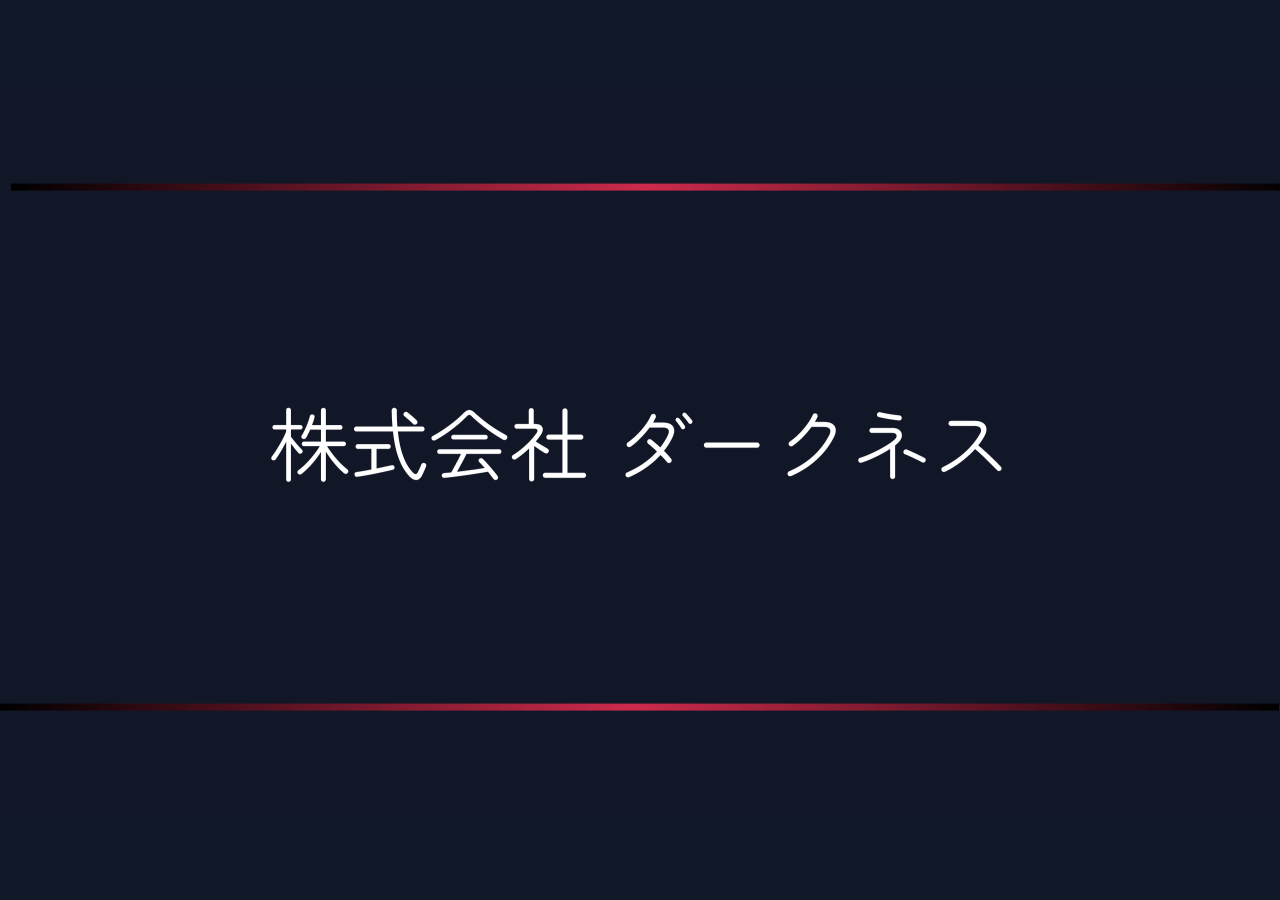
==== commit 33130a78: "lastdeare" ====
--- a/index.html
+++ b/index.html
@@ -5,59 +5,25 @@
   <meta name="viewport" content="width=device-width, initial-scale=1.0" />
   <title>Dark Pattern Simulator | トップページ</title>
   <link rel="stylesheet" href="./css/home.css" />
+</head>
+<body class="home-page">
+  <main class="home-flow" aria-live="polite">
+    <button class="home-screen home-screen-button is-active" type="button" data-screen="title" aria-label="タイトル画面。クリックして次へ">
+      <img src="./assets/images/title.png" alt="Dark Pattern Simulator" />
+    </button>
 
-   <!-- Google Fonts -->
-  <link rel="preconnect" href="https://fonts.googleapis.com">
-  <link rel="preconnect" href="https://fonts.gstatic.com" crossorigin>
-  <link href="https://fonts.googleapis.com/css2?family=Inter:ital,opsz,wght@0,14..32,100..900;1,14..32,100..900&family=Zen+Maru+Gothic&display=swap" rel="stylesheet"> 
+    <button class="home-screen home-screen-button" type="button" data-screen="about" aria-label="このサイトについて。クリックして章選択へ">
+      <img src="./assets/images/about.png" alt="このサイトについて" />
+    </button>
 
-</head>
-<body>
-   <div class="hero-title">
-        <div class="gradient-line"></div>
-        <h1>株式会社ダークネス</h1>
-        <div class="gradient-line"></div>
-    </div>
-
-    <section>
-      <h2>このサイトについて & ダークパターンとは</h2>
-      <p>
-        ダークパターンとは、ユーザーに不利益を与えるようなデザインのことを指します。<br>
-        このサイトでは, Webサイトにダークパターンを実装することで、ユーザーに不利益を与えるようなデザインの例を体験することができます。<br>
-        売り上げを伸ばすべきか, ユーザーの利益を守るべきか、デザインの在り方について考えるきっかけになれば幸いです。
-      </p>
+    <section class="home-screen chapter-screen" data-screen="chapters" aria-label="章選択">
+      <div class="chapter-artboard">
+        <img src="./assets/images/chapters.png" alt="Chapters" />
+        <a class="chapter-hit chapter-hit-ec" href="./pages/ec.html" aria-label="Chapter 1 ネットショッピング編を開始"></a>
+        <a class="chapter-hit chapter-hit-subscription" href="./pages/subscription.html" aria-label="Chapter 2 サブスク編を開始"></a>
+      </div>
     </section>
-
-    <section class="about-text">
-      <h3>Chapters</h3>
-      <div class="gradient-line-half"></div>
-    </section>
-
-    <section class="scenario-list">
-
-      <a href="./pages/ec.html" class="scenario-card gradient-border-1"> 
-        <div class="scenario-text">
-          <h3>Chapter1</h3>
-          <p>ネットショッピング編</p>
-        </div>
-
-        <div class="scenario-image">
-          <img src="./assets/images/chapter1.png" >
-        </div>
-      </a>
-
-      <a href="./pages/subscription.html" class="scenario-card gradient-border-2">
-        <div class="scenario-text">
-           <h3>Chapter2</h3>
-           <p>サブスクリプション編</p>
-        </div>
-          <div class="scenario-image">
-          <img src="./assets/images/chapter2.png">
-        </div>
-      </a>
-    </section>
-
-    <div class="home-footer">Dark Pattern Simulator</div>
-
+  </main>
+  <script src="./js/home.js"></script>
 </body>
 </html>
--- a/css/home.css
+++ b/css/home.css
@@ -1,139 +1,16 @@
-body {
-  background-color: #000000;
-  font-family: Inter;
-  font-weight: 400;
-  color: #FFFFFF;
-  text-align: center;
-}
-h1 {
-    font-family: Zen Maru Gothic;
-    font-size: 80px;
-    font-weight: 400;
-}
-
-h2 {
-    font-family: Inter;
-    font-size: 36px;
-    font-weight: 400;
-}
-
-h3 {
-    font-family: Zen Maru Gothic;
-    font-size: 48px;
-    font-weight: 400;
-    
-}
-
-.hero-title {
-  display: flex;
-  flex-direction: column;
-  padding: 50px;
-  gap: 2px;
-}
-
-.about-text {
-  display: flex;
-  justify-content: center;
-  align-items: center;
-  padding: 50px;
-  gap: 20px;
-  margin-top: 50px;
-}
-
-.gradient-line {
-  width: 100%;
-  height: 7px;
-  background: linear-gradient(
-    90deg,
-    #000000 0%,
-    #7700D3 49.52%,
-    #000000 100%
-  );
-}
-
-.gradient-line-half {
-  width: 75%;
-  height: 7px;
-  background: linear-gradient(
-    90deg,
-    #7700D3 49.52%,
-    #000000 100%
-  );
-}
-
-.scenario-list{
-    display:flex;
-    flex-direction:column;
-    align-items:center;
-    gap:32px;
-}
-
-.scenario-card {
-    color: inherit;
-    text-decoration: none;
-    display:inline-flex;
-    justify-content:space-between;
-    align-items:center;
-    border: 3px solid transparent;
-    border-radius: 16px;
-    width: 50%;
-}
-
-.gradient-border-1 {
-    background:
-        linear-gradient(#111, #111) padding-box,
-        linear-gradient(
-            90deg,
-            rgba(84, 157, 148, 0.845) 0%,
-            #54B9AC 16.83%,
-            rgba(84, 130, 124, 0.69) 100%
-        ) border-box;
-}
-
-.gradient-border-2 {
-    background:
-        linear-gradient(#111, #111) padding-box,
-        linear-gradient(
-            90deg,
-            #992038 0%,
-            #D26379 17%,
-            #661525 100%
-        ) border-box;
-}
-    
-
-.scenario-text{
-    display:flex;
-    flex-direction:column;
-    text-align:center;
-    flex:1;
-}
-
-.scenario-text h3{
-    margin:0 0 12px;
-}
-
-.scenario-text p{
-    margin:0;
-}
-
-img{
-    width:100%;
-    width: 100%;
-  height: 100%;
-  object-fit: cover;
-    margin-left:32px;
-    border-radius: 0 16px 16px 0;
-}
-
-.scenario-image img{
-    width:100%;
-    display:block;
-}
-
- .home-footer {
-      color: #94a3b8;
-      font-size: 0.88rem;
-      text-align: center;
-      padding: 20px 8px 0;
-    }+:root { background: #111827; }
+* { box-sizing: border-box; }
+body.home-page { margin: 0; min-height: 100vh; overflow: hidden; background: #111827; }
+.home-flow { position: relative; width: 100vw; height: 100vh; }
+.home-screen { position: absolute; inset: 0; display: grid; place-items: center; width: 100%; height: 100%; padding: 0; border: 0; background: #111827; opacity: 0; visibility: hidden; pointer-events: none; transition: opacity 480ms ease, visibility 0s linear 480ms; }
+.home-screen.is-active { opacity: 1; visibility: visible; pointer-events: auto; transition: opacity 480ms ease; }
+.home-screen img { display: block; width: min(100vw, calc(100vh * 1.7777778)); height: min(100vh, calc(100vw / 1.7777778)); object-fit: contain; user-select: none; }
+.home-screen-button { cursor: pointer; }
+.home-screen-button:focus-visible { outline: 4px solid #fff; outline-offset: -8px; }
+.chapter-screen { position: absolute; }
+.chapter-artboard { position: relative; width: min(100vw, calc(100vh * 1.7777778)); aspect-ratio: 16 / 9; }
+.chapter-artboard img { width: 100%; height: 100%; pointer-events: none; }
+.chapter-hit { position: absolute; left: 7.7%; width: 84.6%; height: 31.7%; border-radius: 2%; }
+.chapter-hit-ec { top: 22.5%; }
+.chapter-hit-subscription { top: 56.5%; }
+.chapter-hit:focus-visible { outline: 4px solid #fff; outline-offset: -4px; }
